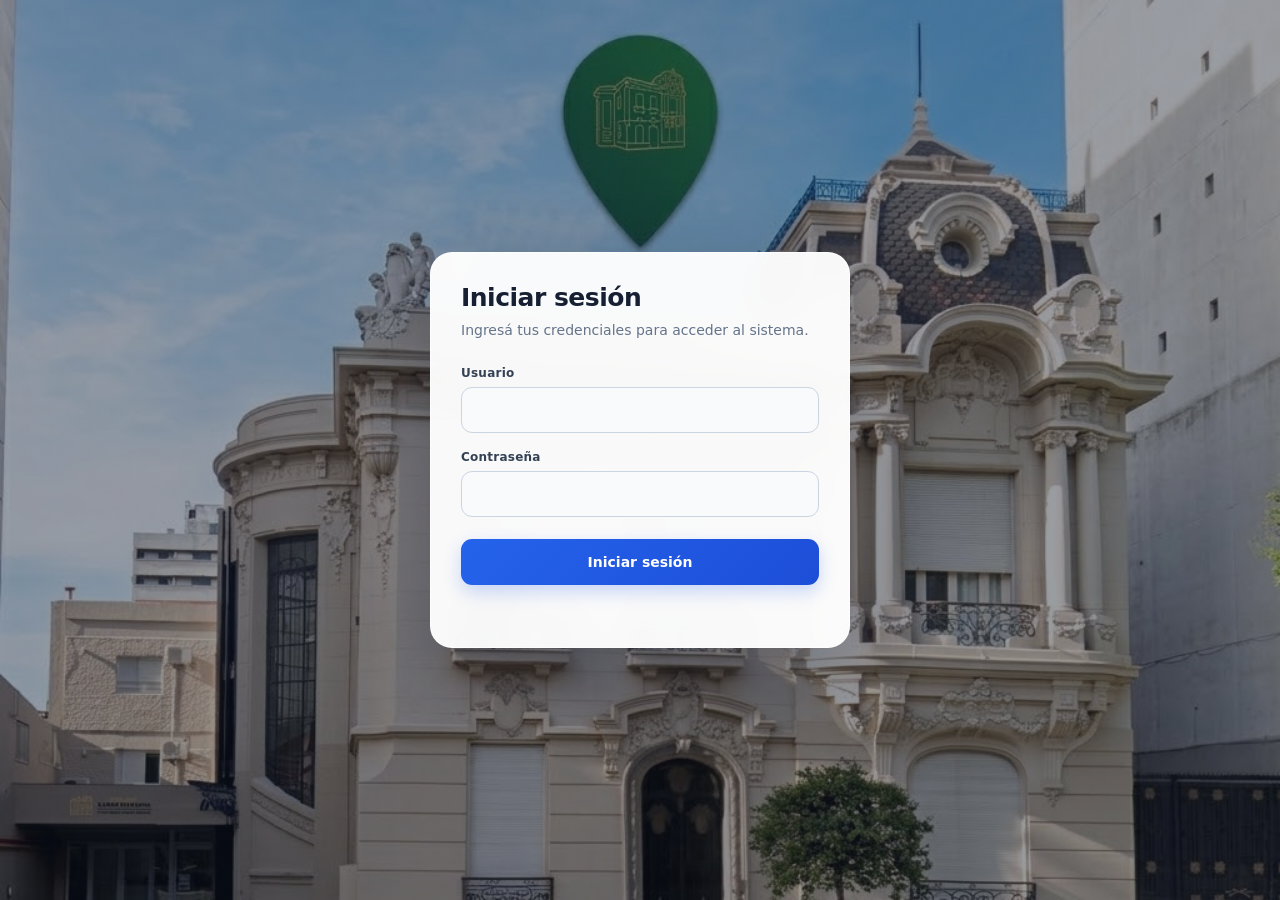
==== index.html @ ba884ca0 "Update index.html" ====
<!DOCTYPE html>
<html lang="es">

<head>

<meta charset="UTF-8">

<meta
  name="viewport"
  content="width=device-width, initial-scale=1.0"
>

<title>Geriátrico | Sistema</title>

<link
  rel="stylesheet"
  href="./css/app.css"
>

</head>

<body>


<!-- =========================================
     BARRA DE NAVEGACIÓN
========================================= -->

<header class="navbar">

<div class="brand">

  <img
    src="./img/logo.jpg"
    alt=""
  >

  <strong>
    INDIGO
  </strong>

</div>


  <nav
    id="navigation"
    class="nav"
  >
<!--
    <button
      class="nav-button"
      data-module="sesion"
    >
      🔐 Sesión
    </button>
-->
    <button
      class="nav-button"
      data-module="ocupacion"
    >
      🛏️ Ocupación
    </button>

    <button
      class="nav-button"
      data-module="pacientes"
    >
      👥 Pacientes
    </button>

    <button
      class="nav-button"
      data-module="enfermeria"
    >
      🩺 Enfermería
    </button>

    <button
      class="nav-button"
      data-module="farmacia"
    >
      💊 Farmacia
    </button>

    <button
      class="nav-button"
      data-module="cocina"
    >
      🍽️ Cocina
    </button>

    <button
      class="nav-button"
      data-module="nutricion"
    >
      🥗 Nutrición
    </button>

    <button
      class="nav-button"
      data-module="profesionales"
    >
      👨‍⚕️ Profesionales
    </button>

    <button
      class="nav-button"
      data-module="rrhh"
    >
      👔 RRHH
    </button>

    <button
      class="nav-button"
      data-module="compras"
    >
      🛒 Compras
    </button>

    <button
      class="nav-button"
      data-module="facturacion"
    >
      🧾 Facturación
    </button>

    <button
      class="nav-button"
      data-module="administracion"
    >
      📊 Administración
    </button>

  </nav>

</header>


<!-- =========================================
     CONTENEDOR SPA
========================================= -->

<main id="app"></main>


<!-- =========================================
     JAVASCRIPT
========================================= -->

<script src="./js/config.js"></script>

<script src="./js/api.js"></script>

<script src="./js/navigation.js"></script>

<script src="./js/app.js"></script>


</body>

</html>
---- css/app.css ----
:root {

  --bg: #f1f5f9;
  --card: #ffffff;

  --text: #172033;
  --muted: #64748b;

  --primary: #2563eb;

  --border: #e2e8f0;

}


/* =========================================
   RESET
========================================= */

* {

  box-sizing: border-box;

}


html {

  min-height: 100%;

}


body {

  margin: 0;

  min-height: 100vh;

  font-family:
    Inter,
    system-ui,
    -apple-system,
    BlinkMacSystemFont,
    "Segoe UI",
    sans-serif;

  background:
    var(--bg);

  color:
    var(--text);

}


/* =========================================
   NAVBAR LATERAL - PC
========================================= */

.navbar {

  position: fixed;

  top: 0;
  left: 0;

  width: 230px;
  height: 100vh;

  z-index: 1000;

  display: flex;

  flex-direction: column;

  align-items: stretch;

  gap: 20px;

  padding: 20px 12px;

  background:
    rgba(255,255,255,.96);

  backdrop-filter:
    blur(14px);

  border-right:
    1px solid var(--border);

  box-shadow:
    4px 0 20px
    rgba(15,23,42,.06);

}


/* =========================================
   MARCA
========================================= */

.brand {

  display: flex;

  align-items: center;

  gap: 9px;

  padding:
    4px 8px 15px;

  font-size: 18px;

  white-space: nowrap;

  border-bottom:
    1px solid var(--border);

}


.brand img {

  width:
    60px;

  height:
    60px;

  object-fit:
    contain;

}


.brand span {

  font-size:
    24px;

}


/* =========================================
   NAVEGACIÓN
========================================= */

.nav {

  display: flex;

  flex-direction: column;

  align-items: stretch;

  gap: 5px;

  overflow-y: auto;

  overflow-x: hidden;

  scrollbar-width: none;

}


.nav::-webkit-scrollbar {

  display: none;

}


/* =========================================
   BOTONES DE NAVEGACIÓN
========================================= */

.nav-button {

  width: 100%;

  border: 0;

  background:
    transparent;

  color:
    #475569;

  padding:
    11px 13px;

  border-radius:
    11px;

  font-size:
    13px;

  font-weight:
    750;

  cursor:
    pointer;

  text-align:
    left;

  white-space:
    nowrap;

  transition:
    background .15s ease,
    color .15s ease,
    transform .15s ease;

}


.nav-button:hover {

  background:
    #f1f5f9;

  color:
    var(--text);

  transform:
    translateX(2px);

}


.nav-button.active {

  background:
    #dbeafe;

  color:
    #1d4ed8;

}


/* =========================================
   APP
========================================= */

#app {

  width:
    calc(100% - 230px);

  min-height:
    100vh;

  margin-left:
    230px;

  padding:
    30px 30px 50px;

  background-image:
    url("../img/fondo2.jpg");

  background-size:
    50% auto;

  background-position:
    center top;

  background-repeat:
    no-repeat;

  background-attachment:
    fixed;

}


/* =========================================
   TABLET
========================================= */

@media(max-width:1100px) and (min-width:851px) {

  .navbar {

    width:
      200px;

  }


  #app {

    width:
      calc(100% - 200px);

    margin-left:
      200px;

  }


  .nav-button {

    font-size:
      12px;

    padding:
      10px 11px;

  }

}


/* =========================================
   CELULAR
========================================= */

@media(max-width:850px) {

  .navbar {

    position:
      sticky;

    top:
      0;

    left:
      auto;

    width:
      100%;

    height:
      auto;

    min-height:
      auto;

    flex-direction:
      column;

    align-items:
      stretch;

    gap:
      5px;

    padding:
      9px 12px 8px;

    border-right:
      0;

    border-bottom:
      1px solid var(--border);

    box-shadow:
      0 4px 20px
      rgba(15,23,42,.06);

  }


  /* =====================================
     MARCA
  ===================================== */

  .brand {

    padding:
      0 4px 5px;

    border-bottom:
      0;

    font-size:
      16px;

  }


  .brand img {

    width:
      26px;

    height:
      26px;

  }


  .brand span {

    font-size:
      21px;

  }


  /* =====================================
     MENÚ HORIZONTAL
  ===================================== */

  .nav {

    width:
      100%;

    flex-direction:
      row;

    align-items:
      center;

    gap:
      5px;

    overflow-x:
      auto;

    overflow-y:
      hidden;

    padding-bottom:
      2px;

  }


  .nav-button {

    width:
      auto;

    flex:
      0 0 auto;

    padding:
      8px 11px;

    font-size:
      12px;

    text-align:
      center;

  }


  /* =====================================
     APP
  ===================================== */

  #app {

    width:
      100%;

    margin-left:
      0;

    min-height:
      calc(100vh - 90px);

    padding:
      20px 10px 40px;

    background-attachment:
      scroll;

    background-size:
      auto 100%;

  }

}


/* =========================================
   CELULARES MUY PEQUEÑOS
========================================= */

@media(max-width:480px) {

  .navbar {

    padding:
      8px 8px 7px;

  }


  .brand {

    font-size:
      15px;

  }


  .nav-button {

    padding:
      7px 9px;

    font-size:
      11px;

  }


  #app {

    padding:
      15px 8px 30px;

  }

}


/* =========================================
   PLACEHOLDERS
========================================= */

.loading,
.module-placeholder {

  min-height:
    400px;

  display:
    flex;

  flex-direction:
    column;

  align-items:
    center;

  justify-content:
    center;

}


.module-placeholder {

  gap:
    12px;

  background:
    rgba(255,255,255,.94);

  border:
    1px solid var(--border);

  border-radius:
    20px;

  box-shadow:
    0 15px 40px
    rgba(15,23,42,.06);

}


.module-placeholder .emoji {

  font-size:
    52px;

}


.module-placeholder h2,
.module-placeholder p {

  margin:
    0;

}


.module-placeholder p {

  color:
    var(--muted);

}


/* =========================================
   MÓDULO SESIÓN
========================================= */

.session-module {

  display:
    flex;

  flex-direction:
    column;

  gap:
    20px;

}


/* =========================================
   CARDS
========================================= */

.session-module .card {

  background:
    rgba(255,255,255,.94);

  border:
    1px solid rgba(226,232,240,.9);

  border-radius:
    20px;

  padding:
    24px;

  box-shadow:
    0 15px 40px
    rgba(15,23,42,.08);

  backdrop-filter:
    blur(8px);

}


/* =========================================
   TÍTULOS
========================================= */

.session-module .card h1 {

  color:
    var(--text);

  font-size:
    26px;

  font-weight:
    800;

  letter-spacing:
    -.02em;

}


.session-module .card h2 {

  margin-top:
    0;

  margin-bottom:
    20px;

  color:
    var(--text);

  font-size:
    20px;

  font-weight:
    800;

}


/* =========================================
   ESTADO
========================================= */

.session-module .status {

  display:
    inline-flex;

  align-items:
    center;

  justify-content:
    center;

  min-height:
    30px;

  padding:
    6px 12px;

  border-radius:
    999px;

  font-size:
    12px;

  font-weight:
    750;

  white-space:
    nowrap;

  border:
    1px solid transparent;

}


.session-module .status.offline {

  background:
    #f8fafc;

  color:
    #64748b;

  border-color:
    #e2e8f0;

}


.session-module .status.online {

  background:
    #dcfce7;

  color:
    #15803d;

  border-color:
    #bbf7d0;

}


/* =========================================
   DATOS DE SESIÓN
========================================= */

.session-module .grid {

  display:
    grid;

  grid-template-columns:
    repeat(2, minmax(0, 1fr));

  gap:
    14px;

}


.session-module .info {

  position:
    relative;

  min-width:
    0;

  padding:
    17px;

  background:
    linear-gradient(
      145deg,
      rgba(248,250,252,.98),
      rgba(241,245,249,.92)
    );

  border:
    1px solid #e2e8f0;

  border-radius:
    15px;

  transition:
    transform .18s ease,
    box-shadow .18s ease,
    border-color .18s ease;

}


.session-module .info:hover {

  transform:
    translateY(-2px);

  border-color:
    #cbd5e1;

  box-shadow:
    0 8px 22px
    rgba(15,23,42,.07);

}


/* =========================================
   LABEL
========================================= */

.session-module .label {

  margin-bottom:
    7px;

  color:
    #64748b;

  font-size:
    11px;

  font-weight:
    800;

  text-transform:
    uppercase;

  letter-spacing:
    .06em;

}


/* =========================================
   VALOR
========================================= */

.session-module .value {

  min-height:
    23px;

  color:
    #172033;

  font-size:
    15px;

  font-weight:
    650;

  overflow:
    hidden;

  text-overflow:
    ellipsis;

  white-space:
    nowrap;

}


.session-module .timer {

  color:
    #2563eb;

  font-weight:
    800;

  font-variant-numeric:
    tabular-nums;

}


/* =========================================
   ACCIONES
========================================= */

.session-module .actions {

  display:
    flex;

  flex-wrap:
    wrap;

  gap:
    10px;

  margin-top:
    22px;

}


.session-module button {

  min-height:
    43px;

  padding:
    10px 17px;

  border:
    1px solid transparent;

  border-radius:
    11px;

  font-family:
    inherit;

  font-size:
    13px;

  font-weight:
    750;

  cursor:
    pointer;

  transition:
    transform .15s ease,
    box-shadow .15s ease,
    background .15s ease,
    border-color .15s ease;

}


.session-module button:hover {

  transform:
    translateY(-1px);

}


.session-module button:active {

  transform:
    translateY(0);

}


/* =========================================
   BOTÓN PRIMARIO
========================================= */

.session-module button.primary {

  background:
    linear-gradient(
      135deg,
      #2563eb,
      #1d4ed8
    );

  color:
    white;

  box-shadow:
    0 5px 14px
    rgba(37,99,235,.22);

}


.session-module button.primary:hover {

  background:
    linear-gradient(
      135deg,
      #1d4ed8,
      #1e40af
    );

  box-shadow:
    0 7px 18px
    rgba(37,99,235,.28);

}


/* =========================================
   BOTÓN SECUNDARIO
========================================= */

.session-module button.secondary {

  background:
    #f8fafc;

  color:
    #334155;

  border-color:
    #cbd5e1;

}


.session-module button.secondary:hover {

  background:
    #f1f5f9;

  border-color:
    #94a3b8;

  box-shadow:
    0 5px 14px
    rgba(15,23,42,.08);

}


/* =========================================
   BOTÓN PELIGRO
========================================= */

.session-module button.danger {

  background:
    #fff1f2;

  color:
    #dc2626;

  border-color:
    #fecdd3;

}


.session-module button.danger:hover {

  background:
    #fee2e2;

  border-color:
    #fca5a5;

  box-shadow:
    0 5px 14px
    rgba(220,38,38,.12);

}


/* =========================================
   REGISTRO
========================================= */

.session-module .log {

  min-height:
    120px;

  max-height:
    300px;

  overflow-y:
    auto;

  padding:
    15px;

  background:
    #0f172a;

  border:
    1px solid #1e293b;

  border-radius:
    13px;

  color:
    #e2e8f0;

  font-family:
    ui-monospace,
    SFMono-Regular,
    Menlo,
    Monaco,
    Consolas,
    monospace;

  font-size:
    12px;

  line-height:
    1.6;

  white-space:
    pre-wrap;

  word-break:
    break-word;

}


/* =========================================
   MODAL LOGIN
========================================= */

.modal {

  position:
    fixed;

  inset:
    0;

  z-index:
    2000;

  display:
    flex;

  align-items:
    center;

  justify-content:
    center;

  padding:
    20px;

  background:
    rgba(15,23,42,.62);

  backdrop-filter:
    blur(6px);

}


/* =========================================
   FONDO DEL MODAL
========================================= */

.modal::before {

  content:
    "";

  position:
    absolute;

  inset:
    0;

  z-index:
    -1;

  background-image:
    linear-gradient(
      rgba(15,23,42,.42),
      rgba(15,23,42,.42)
    ),
    url("../img/fondo2.jpg");

  background-size:
    cover;

  background-position:
    center;

  background-repeat:
    no-repeat;

}


/* =========================================
   OCULTAR MODAL
========================================= */

.modal[hidden] {

  display:
    none;

}


/* =========================================
   LOGIN
========================================= */

.modal .login {

  width:
    min(100%, 420px);

  padding:
    30px;

  background:
    rgba(255,255,255,.96);

  border:
    1px solid rgba(255,255,255,.75);

  border-radius:
    22px;

  box-shadow:
    0 30px 80px
    rgba(15,23,42,.32);

  backdrop-filter:
    blur(15px);

  animation:
    loginAppear .22s ease-out;

}


@keyframes loginAppear {

  from {

    opacity:
      0;

    transform:
      translateY(10px)
      scale(.98);

  }

  to {

    opacity:
      1;

    transform:
      translateY(0)
      scale(1);

  }

}


/* =========================================
   LOGIN - TÍTULO
========================================= */

.modal .login h2 {

  margin:
    0 0 8px;

  color:
    #172033;

  font-size:
    25px;

  font-weight:
    800;

  letter-spacing:
    -.02em;

}


.modal .login p {

  margin:
    0 0 25px;

  color:
    #64748b;

  font-size:
    14px;

  line-height:
    1.5;

}


/* =========================================
   CAMPOS DEL LOGIN
========================================= */

.modal .field {

  display:
    flex;

  flex-direction:
    column;

  gap:
    7px;

  margin-bottom:
    17px;

}


.modal .field label {

  color:
    #334155;

  font-size:
    12px;

  font-weight:
    800;

  letter-spacing:
    .02em;

}


.modal .field input {

  width:
    100%;

  height:
    46px;

  padding:
    10px 13px;

  border:
    1px solid #cbd5e1;

  border-radius:
    11px;

  outline:
    none;

  background:
    #f8fafc;

  color:
    #172033;

  font-family:
    inherit;

  font-size:
    14px;

  transition:
    background .15s ease,
    border-color .15s ease,
    box-shadow .15s ease;

}


.modal .field input:hover {

  border-color:
    #94a3b8;

}


.modal .field input:focus {

  background:
    white;

  border-color:
    #2563eb;

  box-shadow:
    0 0 0 3px
    rgba(37,99,235,.12);

}


/* =========================================
   LOGIN - BOTÓN
========================================= */

.modal .login > .primary {

  width:
    100%;

  min-height:
    46px;

  margin-top:
    5px;

  border:
    0;

  border-radius:
    11px;

  background:
    linear-gradient(
      135deg,
      #2563eb,
      #1d4ed8
    );

  color:
    white;

  font-family:
    inherit;

  font-size:
    14px;

  font-weight:
    800;

  cursor:
    pointer;

  box-shadow:
    0 7px 18px
    rgba(37,99,235,.24);

  transition:
    transform .15s ease,
    box-shadow .15s ease,
    background .15s ease;

}


.modal .login > .primary:hover {

  transform:
    translateY(-1px);

  background:
    linear-gradient(
      135deg,
      #1d4ed8,
      #1e40af
    );

  box-shadow:
    0 10px 24px
    rgba(37,99,235,.30);

}


.modal .login > .primary:active {

  transform:
    translateY(0);

}


/* =========================================
   ERROR
========================================= */

.modal .error {

  min-height:
    20px;

  margin-top:
    12px;

  color:
    #dc2626;

  font-size:
    13px;

  font-weight:
    650;

}


/* =========================================
   SESIÓN - CELULAR
========================================= */

@media(max-width:850px) {

  .session-module {

    gap:
      15px;

  }


  .session-module .card {

    padding:
      18px;

    border-radius:
      16px;

  }


  .session-module .card h1 {

    font-size:
      22px;

  }


  .session-module .grid {

    grid-template-columns:
      1fr;

  }


  .session-module .actions {

    flex-direction:
      column;

  }


  .session-module .actions button {

    width:
      100%;

  }


  .modal {

    padding:
      12px;

  }


  .modal .login {

    width:
      100%;

    padding:
      22px;

    border-radius:
      17px;

  }

}


/* =========================================
   CELULARES MUY PEQUEÑOS
========================================= */

@media(max-width:480px) {

  .session-module .card {

    padding:
      15px;

  }


  .session-module .card h1 {

    font-size:
      20px;

  }


  .session-module .info {

    padding:
      13px;

  }


  .modal .login {

    padding:
      20px;

  }


  .modal .login h2 {

    font-size:
      22px;

  }

}
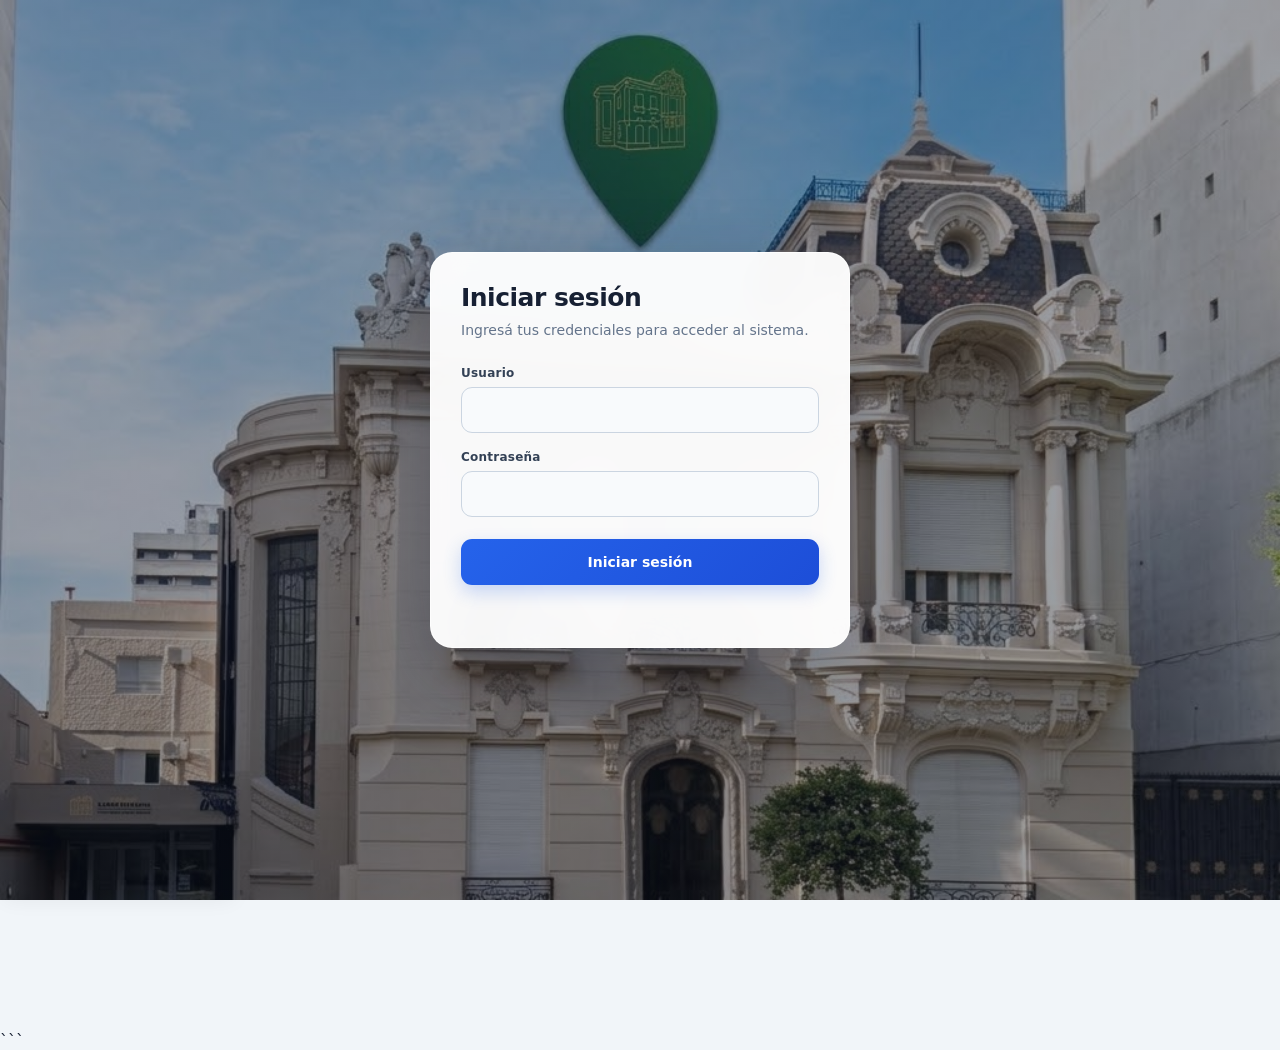
==== commit c0aac418: "Update index.html" ====
--- a/index.html
+++ b/index.html
@@ -1,3 +1,4 @@
+```html
 <!DOCTYPE html>
 <html lang="es">
 
@@ -28,32 +29,25 @@
 
 <header class="navbar">
 
-<div class="brand">
-
-  <img
-    src="./img/logo.jpg"
-    alt=""
-  >
-
-  <strong>
-    INDIGO
-  </strong>
-
-</div>
+  <div class="brand">
+
+    <img
+      src="./img/logo.jpg"
+      alt=""
+    >
+
+    <strong>
+      INDIGO
+    </strong>
+
+  </div>
 
 
   <nav
     id="navigation"
     class="nav"
   >
-<!--
-    <button
-      class="nav-button"
-      data-module="sesion"
-    >
-      🔐 Sesión
-    </button>
--->
+
     <button
       class="nav-button"
       data-module="ocupacion"
@@ -137,10 +131,183 @@
 
 
 <!-- =========================================
-     CONTENEDOR SPA
+     ZONA PRINCIPAL
 ========================================= -->
 
-<main id="app"></main>
+<div class="main-area">
+
+
+  <!-- =======================================
+       BARRA DE SESIÓN
+  ======================================== -->
+
+  <section
+    id="sessionBar"
+    class="session-bar"
+  >
+
+    <div class="session-status">
+
+      <span
+        id="statusDot"
+        class="session-dot offline"
+      ></span>
+
+      <span
+        id="status"
+        class="session-status-text"
+      >
+        Sin sesión
+      </span>
+
+    </div>
+
+
+    <div class="session-data">
+
+      <div class="session-item">
+
+        <span class="session-label">
+          Usuario
+        </span>
+
+        <span
+          id="userInfo"
+          class="session-value"
+        >
+          —
+        </span>
+
+      </div>
+
+
+      <div class="session-divider"></div>
+
+
+      <div class="session-item">
+
+        <span class="session-label">
+          Rol
+        </span>
+
+        <span
+          id="roleInfo"
+          class="session-value"
+        >
+          —
+        </span>
+
+      </div>
+
+
+      <div class="session-divider"></div>
+
+
+      <div class="session-item">
+
+        <span class="session-label">
+          Tiempo
+        </span>
+
+        <span
+          id="timer"
+          class="session-value session-timer"
+        >
+          —
+        </span>
+
+      </div>
+
+    </div>
+
+
+    <button
+      id="logoutButton"
+      class="session-logout"
+      disabled
+    >
+      Cerrar sesión
+    </button>
+
+  </section>
+
+
+  <!-- =======================================
+       CONTENEDOR SPA
+  ======================================== -->
+
+  <main id="app"></main>
+
+
+</div>
+
+
+<!-- =========================================
+     LOGIN MODAL
+========================================= -->
+
+<div
+  id="loginModal"
+  class="modal"
+>
+
+  <div class="login">
+
+    <h2>
+      Iniciar sesión
+    </h2>
+
+    <p>
+      Ingresá tus credenciales para acceder al sistema.
+    </p>
+
+
+    <div class="field">
+
+      <label for="usuario">
+        Usuario
+      </label>
+
+      <input
+        id="usuario"
+        type="text"
+        autocomplete="username"
+      >
+
+    </div>
+
+
+    <div class="field">
+
+      <label for="password">
+        Contraseña
+      </label>
+
+      <input
+        id="password"
+        type="password"
+        autocomplete="current-password"
+      >
+
+    </div>
+
+
+    <button
+      id="loginButton"
+      class="primary"
+    >
+      Iniciar sesión
+    </button>
+
+
+    <div
+      id="loginError"
+      class="error"
+    ></div>
+
+  </div>
+
+</div>
 
 
 <!-- =========================================
@@ -159,3 +326,4 @@
 </body>
 
 </html>
+```
--- a/css/app.css
+++ b/css/app.css
@@ -1639,3 +1639,595 @@
   }
 
 }
+
+
+/* =========================================
+   BARRA SUPERIOR DE SESIÓN
+========================================= */
+
+.session-bar {
+
+  position:
+    relative;
+
+  width:
+    calc(100% - 230px);
+
+  margin-left:
+    230px;
+
+  padding:
+    12px 30px 0;
+
+  z-index:
+    900;
+
+}
+
+
+.session-bar-content {
+
+  min-height:
+    58px;
+
+  display:
+    flex;
+
+  align-items:
+    center;
+
+  justify-content:
+    flex-end;
+
+  gap:
+    18px;
+
+  padding:
+    8px 14px;
+
+  background:
+    rgba(255,255,255,.94);
+
+  border:
+    1px solid rgba(226,232,240,.95);
+
+  border-radius:
+    14px;
+
+  box-shadow:
+    0 8px 25px
+    rgba(15,23,42,.06);
+
+  backdrop-filter:
+    blur(10px);
+
+}
+
+
+/* =========================================
+   DATOS DE SESIÓN
+========================================= */
+
+.session-item {
+
+  display:
+    flex;
+
+  align-items:
+    center;
+
+  gap:
+    9px;
+
+  min-width:
+    0;
+
+}
+
+
+.session-icon {
+
+  width:
+    30px;
+
+  height:
+    30px;
+
+  display:
+    flex;
+
+  align-items:
+    center;
+
+  justify-content:
+    center;
+
+  flex:
+    0 0 auto;
+
+  border-radius:
+    9px;
+
+  background:
+    #f1f5f9;
+
+  font-size:
+    15px;
+
+}
+
+
+.session-data {
+
+  display:
+    flex;
+
+  flex-direction:
+    column;
+
+  min-width:
+    0;
+
+}
+
+
+.session-label {
+
+  color:
+    #64748b;
+
+  font-size:
+    9px;
+
+  font-weight:
+    800;
+
+  text-transform:
+    uppercase;
+
+  letter-spacing:
+    .06em;
+
+}
+
+
+.session-value {
+
+  max-width:
+    180px;
+
+  overflow:
+    hidden;
+
+  text-overflow:
+    ellipsis;
+
+  white-space:
+    nowrap;
+
+  color:
+    #172033;
+
+  font-size:
+    13px;
+
+  font-weight:
+    750;
+
+}
+
+
+.session-value.timer {
+
+  color:
+    #2563eb;
+
+  font-variant-numeric:
+    tabular-nums;
+
+}
+
+
+/* =========================================
+   ESTADO
+========================================= */
+
+.session-bar .status {
+
+  display:
+    inline-flex;
+
+  align-items:
+    center;
+
+  justify-content:
+    center;
+
+  min-height:
+    28px;
+
+  padding:
+    5px 10px;
+
+  border-radius:
+    999px;
+
+  font-size:
+    10px;
+
+  font-weight:
+    800;
+
+  white-space:
+    nowrap;
+
+  border:
+    1px solid transparent;
+
+}
+
+
+.session-bar .status.offline {
+
+  background:
+    #f8fafc;
+
+  color:
+    #64748b;
+
+  border-color:
+    #e2e8f0;
+
+}
+
+
+.session-bar .status.online {
+
+  background:
+    #dcfce7;
+
+  color:
+    #15803d;
+
+  border-color:
+    #bbf7d0;
+
+}
+
+
+/* =========================================
+   CERRAR SESIÓN
+========================================= */
+
+.session-logout {
+
+  min-height:
+    36px;
+
+  padding:
+    8px 13px;
+
+  border:
+    1px solid #fecdd3;
+
+  border-radius:
+    9px;
+
+  background:
+    #fff1f2;
+
+  color:
+    #dc2626;
+
+  font-family:
+    inherit;
+
+  font-size:
+    11px;
+
+  font-weight:
+    800;
+
+  cursor:
+    pointer;
+
+  white-space:
+    nowrap;
+
+  transition:
+    background .15s ease,
+    border-color .15s ease,
+    transform .15s ease;
+
+}
+
+
+.session-logout:hover:not(:disabled) {
+
+  background:
+    #fee2e2;
+
+  border-color:
+    #fca5a5;
+
+  transform:
+    translateY(-1px);
+
+}
+
+
+.session-logout:disabled {
+
+  opacity:
+    .45;
+
+  cursor:
+    not-allowed;
+
+}
+
+
+/* =========================================
+   ERROR DE CARGA
+========================================= */
+
+.session-bar-error {
+
+  min-height:
+    58px;
+
+  display:
+    flex;
+
+  align-items:
+    center;
+
+  justify-content:
+    center;
+
+  padding:
+    10px 15px;
+
+  background:
+    #fff1f2;
+
+  border:
+    1px solid #fecdd3;
+
+  border-radius:
+    14px;
+
+  color:
+    #be123c;
+
+  font-size:
+    12px;
+
+  font-weight:
+    700;
+
+}
+
+
+/* =========================================
+   SESIÓN - TABLET
+========================================= */
+
+@media(max-width:1100px) and (min-width:851px) {
+
+  .session-bar {
+
+    width:
+      calc(100% - 200px);
+
+    margin-left:
+      200px;
+
+    padding:
+      10px 20px 0;
+
+  }
+
+
+  .session-bar-content {
+
+    gap:
+      12px;
+
+  }
+
+
+  .session-value {
+
+    max-width:
+      130px;
+
+  }
+
+}
+
+
+/* =========================================
+   SESIÓN - CELULAR
+========================================= */
+
+@media(max-width:850px) {
+
+  .session-bar {
+
+    width:
+      100%;
+
+    margin-left:
+      0;
+
+    padding:
+      7px 12px 0;
+
+  }
+
+
+  .session-bar-content {
+
+    min-height:
+      52px;
+
+    justify-content:
+      space-between;
+
+    gap:
+      8px;
+
+    padding:
+      7px 9px;
+
+    border-radius:
+      11px;
+
+  }
+
+
+  .session-item {
+
+    gap:
+      6px;
+
+  }
+
+
+  .session-icon {
+
+    width:
+      27px;
+
+    height:
+      27px;
+
+    font-size:
+      13px;
+
+  }
+
+
+  .session-label {
+
+    font-size:
+      8px;
+
+  }
+
+
+  .session-value {
+
+    max-width:
+      115px;
+
+    font-size:
+      11px;
+
+  }
+
+
+  .session-bar .status {
+
+    display:
+      none;
+
+  }
+
+
+  .session-logout {
+
+    min-height:
+      32px;
+
+    padding:
+      7px 10px;
+
+    font-size:
+      10px;
+
+  }
+
+
+  #app {
+
+    min-height:
+      calc(100vh - 150px);
+
+  }
+
+}
+
+
+/* =========================================
+   CELULARES MUY PEQUEÑOS
+========================================= */
+
+@media(max-width:480px) {
+
+  .session-bar {
+
+    padding:
+      6px 8px 0;
+
+  }
+
+
+  .session-bar-content {
+
+    gap:
+      5px;
+
+    padding:
+      6px 7px;
+
+  }
+
+
+  .session-icon {
+
+    display:
+      none;
+
+  }
+
+
+  .session-label {
+
+    font-size:
+      7px;
+
+  }
+
+
+  .session-value {
+
+    max-width:
+      95px;
+
+    font-size:
+      10px;
+
+  }
+
+
+  .session-item.session-time {
+
+    margin-left:
+      auto;
+
+  }
+
+
+  .session-logout {
+
+    padding:
+      6px 8px;
+
+    font-size:
+      9px;
+
+  }
+
+}
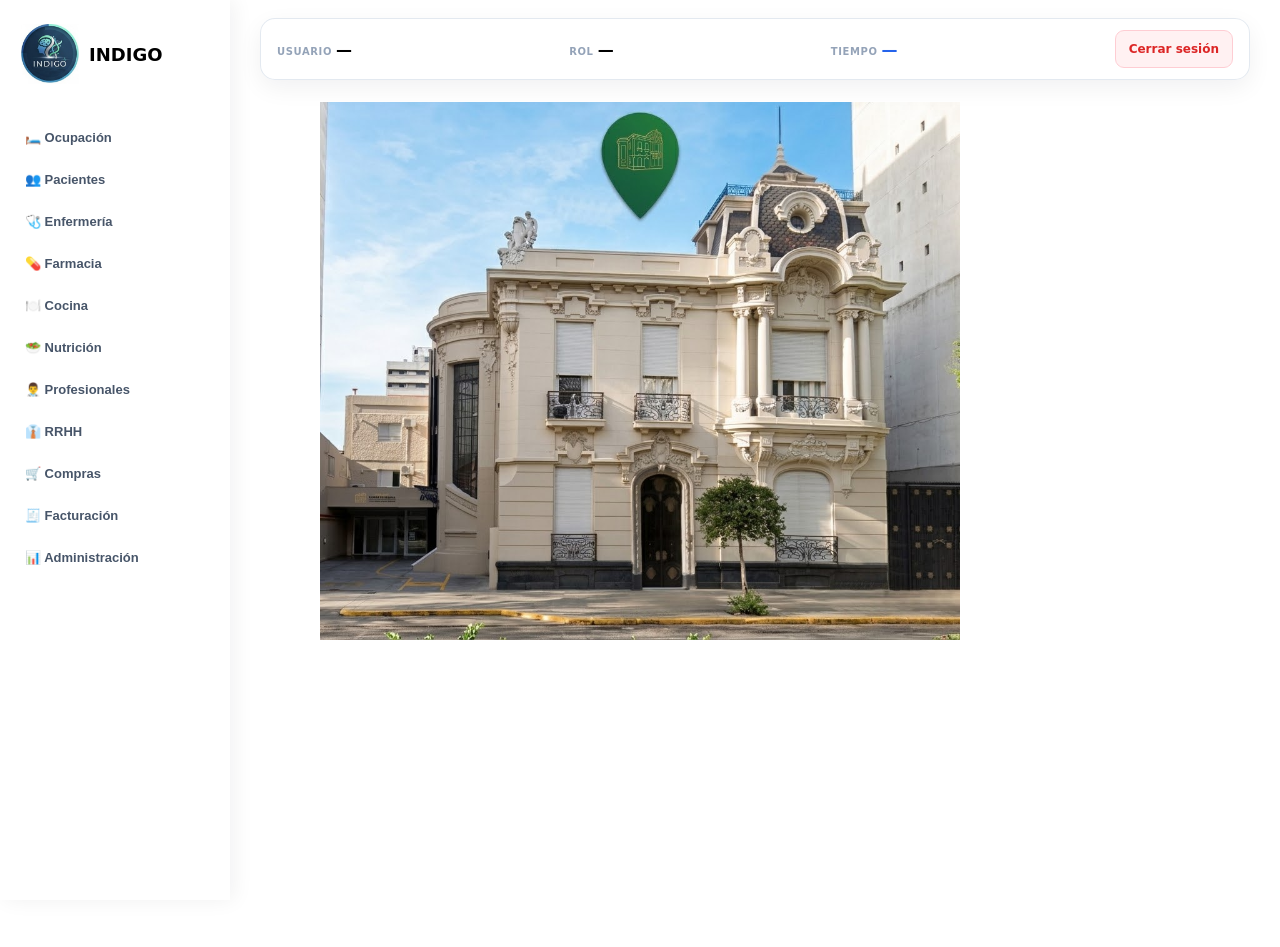
==== commit 32be4b14: "Update index.html" ====
--- a/index.html
+++ b/index.html
@@ -1,4 +1,3 @@
-```html
 <!DOCTYPE html>
 <html lang="es">
 
@@ -141,95 +140,61 @@
        BARRA DE SESIÓN
   ======================================== -->
 
-  <section
+  <div
     id="sessionBar"
     class="session-bar"
   >
 
-    <div class="session-status">
-
-      <span
-        id="statusDot"
-        class="session-dot offline"
-      ></span>
-
-      <span
-        id="status"
-        class="session-status-text"
+    <div class="session-user">
+
+      <span class="session-label">
+        Usuario
+      </span>
+
+      <strong id="sessionUser">
+        —
+      </strong>
+
+    </div>
+
+
+    <div class="session-user">
+
+      <span class="session-label">
+        Rol
+      </span>
+
+      <strong id="sessionRole">
+        —
+      </strong>
+
+    </div>
+
+
+    <div class="session-time">
+
+      <span class="session-label">
+        Tiempo
+      </span>
+
+      <strong
+        id="sessionTimer"
+        class="session-timer"
       >
-        Sin sesión
-      </span>
+        —
+      </strong>
 
     </div>
 
 
-    <div class="session-data">
-
-      <div class="session-item">
-
-        <span class="session-label">
-          Usuario
-        </span>
-
-        <span
-          id="userInfo"
-          class="session-value"
-        >
-          —
-        </span>
-
-      </div>
-
-
-      <div class="session-divider"></div>
-
-
-      <div class="session-item">
-
-        <span class="session-label">
-          Rol
-        </span>
-
-        <span
-          id="roleInfo"
-          class="session-value"
-        >
-          —
-        </span>
-
-      </div>
-
-
-      <div class="session-divider"></div>
-
-
-      <div class="session-item">
-
-        <span class="session-label">
-          Tiempo
-        </span>
-
-        <span
-          id="timer"
-          class="session-value session-timer"
-        >
-          —
-        </span>
-
-      </div>
-
-    </div>
-
-
-    <button
-      id="logoutButton"
+    <button
+      id="sessionLogout"
       class="session-logout"
-      disabled
     >
       Cerrar sesión
     </button>
 
-  </section>
+  </div>
 
 
   <!-- =======================================
@@ -238,75 +203,6 @@
 
   <main id="app"></main>
 
-
-</div>
-
-
-<!-- =========================================
-     LOGIN MODAL
-========================================= -->
-
-<div
-  id="loginModal"
-  class="modal"
->
-
-  <div class="login">
-
-    <h2>
-      Iniciar sesión
-    </h2>
-
-    <p>
-      Ingresá tus credenciales para acceder al sistema.
-    </p>
-
-
-    <div class="field">
-
-      <label for="usuario">
-        Usuario
-      </label>
-
-      <input
-        id="usuario"
-        type="text"
-        autocomplete="username"
-      >
-
-    </div>
-
-
-    <div class="field">
-
-      <label for="password">
-        Contraseña
-      </label>
-
-      <input
-        id="password"
-        type="password"
-        autocomplete="current-password"
-      >
-
-    </div>
-
-
-    <button
-      id="loginButton"
-      class="primary"
-    >
-      Iniciar sesión
-    </button>
-
-
-    <div
-      id="loginError"
-      class="error"
-    ></div>
-
-  </div>
-
 </div>
 
 
@@ -326,4 +222,3 @@
 </body>
 
 </html>
-```
--- a/css/app.css
+++ b/css/app.css
@@ -1,3 +1,4 @@
+```css
 :root {
 
   --bg: #f1f5f9;
@@ -19,23 +20,27 @@
 
 * {
 
-  box-sizing: border-box;
+  box-sizing:
+    border-box;
 
 }
 
 
 html {
 
-  min-height: 100%;
+  min-height:
+    100%;
 
 }
 
 
 body {
 
-  margin: 0;
-
-  min-height: 100vh;
+  margin:
+    0;
+
+  min-height:
+    100vh;
 
   font-family:
     Inter,
@@ -60,25 +65,38 @@
 
 .navbar {
 
-  position: fixed;
-
-  top: 0;
-  left: 0;
-
-  width: 230px;
-  height: 100vh;
-
-  z-index: 1000;
-
-  display: flex;
-
-  flex-direction: column;
-
-  align-items: stretch;
-
-  gap: 20px;
-
-  padding: 20px 12px;
+  position:
+    fixed;
+
+  top:
+    0;
+
+  left:
+    0;
+
+  width:
+    230px;
+
+  height:
+    100vh;
+
+  z-index:
+    1000;
+
+  display:
+    flex;
+
+  flex-direction:
+    column;
+
+  align-items:
+    stretch;
+
+  gap:
+    20px;
+
+  padding:
+    20px 12px;
 
   background:
     rgba(255,255,255,.96);
@@ -102,18 +120,23 @@
 
 .brand {
 
-  display: flex;
-
-  align-items: center;
-
-  gap: 9px;
+  display:
+    flex;
+
+  align-items:
+    center;
+
+  gap:
+    9px;
 
   padding:
     4px 8px 15px;
 
-  font-size: 18px;
-
-  white-space: nowrap;
+  font-size:
+    18px;
+
+  white-space:
+    nowrap;
 
   border-bottom:
     1px solid var(--border);
@@ -149,26 +172,34 @@
 
 .nav {
 
-  display: flex;
-
-  flex-direction: column;
-
-  align-items: stretch;
-
-  gap: 5px;
-
-  overflow-y: auto;
-
-  overflow-x: hidden;
-
-  scrollbar-width: none;
+  display:
+    flex;
+
+  flex-direction:
+    column;
+
+  align-items:
+    stretch;
+
+  gap:
+    5px;
+
+  overflow-y:
+    auto;
+
+  overflow-x:
+    hidden;
+
+  scrollbar-width:
+    none;
 
 }
 
 
 .nav::-webkit-scrollbar {
 
-  display: none;
+  display:
+    none;
 
 }
 
@@ -179,9 +210,11 @@
 
 .nav-button {
 
-  width: 100%;
-
-  border: 0;
+  width:
+    100%;
+
+  border:
+    0;
 
   background:
     transparent;
@@ -244,10 +277,10 @@
 
 
 /* =========================================
-   APP
-========================================= */
-
-#app {
+   ÁREA PRINCIPAL
+========================================= */
+
+.main-area {
 
   width:
     calc(100% - 230px);
@@ -259,7 +292,349 @@
     230px;
 
   padding:
-    30px 30px 50px;
+    18px 30px 50px;
+
+}
+
+
+/* =========================================
+   BARRA SUPERIOR DE SESIÓN
+========================================= */
+
+.session-bar {
+
+  position:
+    sticky;
+
+  top:
+    0;
+
+  z-index:
+    900;
+
+  min-height:
+    62px;
+
+  display:
+    flex;
+
+  align-items:
+    center;
+
+  justify-content:
+    space-between;
+
+  gap:
+    20px;
+
+  margin-bottom:
+    22px;
+
+  padding:
+    10px 16px;
+
+  background:
+    rgba(255,255,255,.94);
+
+  border:
+    1px solid rgba(226,232,240,.95);
+
+  border-radius:
+    15px;
+
+  box-shadow:
+    0 8px 25px
+    rgba(15,23,42,.06);
+
+  backdrop-filter:
+    blur(12px);
+
+}
+
+
+/* =========================================
+   ESTADO DE SESIÓN
+========================================= */
+
+.session-status {
+
+  display:
+    flex;
+
+  align-items:
+    center;
+
+  gap:
+    8px;
+
+  flex:
+    0 0 auto;
+
+}
+
+
+.session-dot {
+
+  width:
+    9px;
+
+  height:
+    9px;
+
+  border-radius:
+    50%;
+
+  flex:
+    0 0 auto;
+
+}
+
+
+.session-dot.offline {
+
+  background:
+    #94a3b8;
+
+  box-shadow:
+    0 0 0 4px
+    rgba(148,163,184,.12);
+
+}
+
+
+.session-dot.online {
+
+  background:
+    #22c55e;
+
+  box-shadow:
+    0 0 0 4px
+    rgba(34,197,94,.12);
+
+}
+
+
+.session-status-text {
+
+  color:
+    #64748b;
+
+  font-size:
+    12px;
+
+  font-weight:
+    750;
+
+  white-space:
+    nowrap;
+
+}
+
+
+/* =========================================
+   DATOS DE SESIÓN
+========================================= */
+
+.session-data {
+
+  display:
+    flex;
+
+  align-items:
+    center;
+
+  justify-content:
+    center;
+
+  gap:
+    18px;
+
+  flex:
+    1;
+
+  min-width:
+    0;
+
+}
+
+
+.session-item {
+
+  display:
+    flex;
+
+  align-items:
+    center;
+
+  gap:
+    7px;
+
+  min-width:
+    0;
+
+}
+
+
+.session-label {
+
+  color:
+    #94a3b8;
+
+  font-size:
+    10px;
+
+  font-weight:
+    800;
+
+  text-transform:
+    uppercase;
+
+  letter-spacing:
+    .06em;
+
+}
+
+
+.session-value {
+
+  max-width:
+    180px;
+
+  overflow:
+    hidden;
+
+  text-overflow:
+    ellipsis;
+
+  white-space:
+    nowrap;
+
+  color:
+    #172033;
+
+  font-size:
+    13px;
+
+  font-weight:
+    750;
+
+}
+
+
+.session-timer {
+
+  color:
+    #2563eb;
+
+  font-variant-numeric:
+    tabular-nums;
+
+  font-weight:
+    850;
+
+}
+
+
+.session-divider {
+
+  width:
+    1px;
+
+  height:
+    24px;
+
+  background:
+    var(--border);
+
+}
+
+
+/* =========================================
+   CERRAR SESIÓN
+========================================= */
+
+.session-logout {
+
+  flex:
+    0 0 auto;
+
+  min-height:
+    38px;
+
+  padding:
+    8px 13px;
+
+  border:
+    1px solid #fecdd3;
+
+  border-radius:
+    9px;
+
+  background:
+    #fff1f2;
+
+  color:
+    #dc2626;
+
+  font-family:
+    inherit;
+
+  font-size:
+    12px;
+
+  font-weight:
+    800;
+
+  cursor:
+    pointer;
+
+  transition:
+    background .15s ease,
+    border-color .15s ease,
+    transform .15s ease;
+
+}
+
+
+.session-logout:hover:not(:disabled) {
+
+  background:
+    #fee2e2;
+
+  border-color:
+    #fca5a5;
+
+  transform:
+    translateY(-1px);
+
+}
+
+
+.session-logout:disabled {
+
+  opacity:
+    .45;
+
+  cursor:
+    not-allowed;
+
+}
+
+
+/* =========================================
+   APP
+========================================= */
+
+#app {
+
+  width:
+    100%;
+
+  min-height:
+    calc(100vh - 105px);
+
+  padding:
+    0;
 
   background-image:
     url("../img/fondo2.jpg");
@@ -275,254 +650,6 @@
 
   background-attachment:
     fixed;
-
-}
-
-
-/* =========================================
-   TABLET
-========================================= */
-
-@media(max-width:1100px) and (min-width:851px) {
-
-  .navbar {
-
-    width:
-      200px;
-
-  }
-
-
-  #app {
-
-    width:
-      calc(100% - 200px);
-
-    margin-left:
-      200px;
-
-  }
-
-
-  .nav-button {
-
-    font-size:
-      12px;
-
-    padding:
-      10px 11px;
-
-  }
-
-}
-
-
-/* =========================================
-   CELULAR
-========================================= */
-
-@media(max-width:850px) {
-
-  .navbar {
-
-    position:
-      sticky;
-
-    top:
-      0;
-
-    left:
-      auto;
-
-    width:
-      100%;
-
-    height:
-      auto;
-
-    min-height:
-      auto;
-
-    flex-direction:
-      column;
-
-    align-items:
-      stretch;
-
-    gap:
-      5px;
-
-    padding:
-      9px 12px 8px;
-
-    border-right:
-      0;
-
-    border-bottom:
-      1px solid var(--border);
-
-    box-shadow:
-      0 4px 20px
-      rgba(15,23,42,.06);
-
-  }
-
-
-  /* =====================================
-     MARCA
-  ===================================== */
-
-  .brand {
-
-    padding:
-      0 4px 5px;
-
-    border-bottom:
-      0;
-
-    font-size:
-      16px;
-
-  }
-
-
-  .brand img {
-
-    width:
-      26px;
-
-    height:
-      26px;
-
-  }
-
-
-  .brand span {
-
-    font-size:
-      21px;
-
-  }
-
-
-  /* =====================================
-     MENÚ HORIZONTAL
-  ===================================== */
-
-  .nav {
-
-    width:
-      100%;
-
-    flex-direction:
-      row;
-
-    align-items:
-      center;
-
-    gap:
-      5px;
-
-    overflow-x:
-      auto;
-
-    overflow-y:
-      hidden;
-
-    padding-bottom:
-      2px;
-
-  }
-
-
-  .nav-button {
-
-    width:
-      auto;
-
-    flex:
-      0 0 auto;
-
-    padding:
-      8px 11px;
-
-    font-size:
-      12px;
-
-    text-align:
-      center;
-
-  }
-
-
-  /* =====================================
-     APP
-  ===================================== */
-
-  #app {
-
-    width:
-      100%;
-
-    margin-left:
-      0;
-
-    min-height:
-      calc(100vh - 90px);
-
-    padding:
-      20px 10px 40px;
-
-    background-attachment:
-      scroll;
-
-    background-size:
-      auto 100%;
-
-  }
-
-}
-
-
-/* =========================================
-   CELULARES MUY PEQUEÑOS
-========================================= */
-
-@media(max-width:480px) {
-
-  .navbar {
-
-    padding:
-      8px 8px 7px;
-
-  }
-
-
-  .brand {
-
-    font-size:
-      15px;
-
-  }
-
-
-  .nav-button {
-
-    padding:
-      7px 9px;
-
-    font-size:
-      11px;
-
-  }
-
-
-  #app {
-
-    padding:
-      15px 8px 30px;
-
-  }
 
 }
 
@@ -599,549 +726,29 @@
 
 
 /* =========================================
-   MÓDULO SESIÓN
-========================================= */
-
-.session-module {
+   MODAL LOGIN
+========================================= */
+
+.modal {
+
+  position:
+    fixed;
+
+  inset:
+    0;
+
+  z-index:
+    2000;
 
   display:
     flex;
 
-  flex-direction:
-    column;
-
-  gap:
-    20px;
-
-}
-
-
-/* =========================================
-   CARDS
-========================================= */
-
-.session-module .card {
-
-  background:
-    rgba(255,255,255,.94);
-
-  border:
-    1px solid rgba(226,232,240,.9);
-
-  border-radius:
-    20px;
-
-  padding:
-    24px;
-
-  box-shadow:
-    0 15px 40px
-    rgba(15,23,42,.08);
-
-  backdrop-filter:
-    blur(8px);
-
-}
-
-
-/* =========================================
-   TÍTULOS
-========================================= */
-
-.session-module .card h1 {
-
-  color:
-    var(--text);
-
-  font-size:
-    26px;
-
-  font-weight:
-    800;
-
-  letter-spacing:
-    -.02em;
-
-}
-
-
-.session-module .card h2 {
-
-  margin-top:
-    0;
-
-  margin-bottom:
-    20px;
-
-  color:
-    var(--text);
-
-  font-size:
-    20px;
-
-  font-weight:
-    800;
-
-}
-
-
-/* =========================================
-   ESTADO
-========================================= */
-
-.session-module .status {
-
-  display:
-    inline-flex;
-
   align-items:
     center;
 
   justify-content:
     center;
 
-  min-height:
-    30px;
-
-  padding:
-    6px 12px;
-
-  border-radius:
-    999px;
-
-  font-size:
-    12px;
-
-  font-weight:
-    750;
-
-  white-space:
-    nowrap;
-
-  border:
-    1px solid transparent;
-
-}
-
-
-.session-module .status.offline {
-
-  background:
-    #f8fafc;
-
-  color:
-    #64748b;
-
-  border-color:
-    #e2e8f0;
-
-}
-
-
-.session-module .status.online {
-
-  background:
-    #dcfce7;
-
-  color:
-    #15803d;
-
-  border-color:
-    #bbf7d0;
-
-}
-
-
-/* =========================================
-   DATOS DE SESIÓN
-========================================= */
-
-.session-module .grid {
-
-  display:
-    grid;
-
-  grid-template-columns:
-    repeat(2, minmax(0, 1fr));
-
-  gap:
-    14px;
-
-}
-
-
-.session-module .info {
-
-  position:
-    relative;
-
-  min-width:
-    0;
-
-  padding:
-    17px;
-
-  background:
-    linear-gradient(
-      145deg,
-      rgba(248,250,252,.98),
-      rgba(241,245,249,.92)
-    );
-
-  border:
-    1px solid #e2e8f0;
-
-  border-radius:
-    15px;
-
-  transition:
-    transform .18s ease,
-    box-shadow .18s ease,
-    border-color .18s ease;
-
-}
-
-
-.session-module .info:hover {
-
-  transform:
-    translateY(-2px);
-
-  border-color:
-    #cbd5e1;
-
-  box-shadow:
-    0 8px 22px
-    rgba(15,23,42,.07);
-
-}
-
-
-/* =========================================
-   LABEL
-========================================= */
-
-.session-module .label {
-
-  margin-bottom:
-    7px;
-
-  color:
-    #64748b;
-
-  font-size:
-    11px;
-
-  font-weight:
-    800;
-
-  text-transform:
-    uppercase;
-
-  letter-spacing:
-    .06em;
-
-}
-
-
-/* =========================================
-   VALOR
-========================================= */
-
-.session-module .value {
-
-  min-height:
-    23px;
-
-  color:
-    #172033;
-
-  font-size:
-    15px;
-
-  font-weight:
-    650;
-
-  overflow:
-    hidden;
-
-  text-overflow:
-    ellipsis;
-
-  white-space:
-    nowrap;
-
-}
-
-
-.session-module .timer {
-
-  color:
-    #2563eb;
-
-  font-weight:
-    800;
-
-  font-variant-numeric:
-    tabular-nums;
-
-}
-
-
-/* =========================================
-   ACCIONES
-========================================= */
-
-.session-module .actions {
-
-  display:
-    flex;
-
-  flex-wrap:
-    wrap;
-
-  gap:
-    10px;
-
-  margin-top:
-    22px;
-
-}
-
-
-.session-module button {
-
-  min-height:
-    43px;
-
-  padding:
-    10px 17px;
-
-  border:
-    1px solid transparent;
-
-  border-radius:
-    11px;
-
-  font-family:
-    inherit;
-
-  font-size:
-    13px;
-
-  font-weight:
-    750;
-
-  cursor:
-    pointer;
-
-  transition:
-    transform .15s ease,
-    box-shadow .15s ease,
-    background .15s ease,
-    border-color .15s ease;
-
-}
-
-
-.session-module button:hover {
-
-  transform:
-    translateY(-1px);
-
-}
-
-
-.session-module button:active {
-
-  transform:
-    translateY(0);
-
-}
-
-
-/* =========================================
-   BOTÓN PRIMARIO
-========================================= */
-
-.session-module button.primary {
-
-  background:
-    linear-gradient(
-      135deg,
-      #2563eb,
-      #1d4ed8
-    );
-
-  color:
-    white;
-
-  box-shadow:
-    0 5px 14px
-    rgba(37,99,235,.22);
-
-}
-
-
-.session-module button.primary:hover {
-
-  background:
-    linear-gradient(
-      135deg,
-      #1d4ed8,
-      #1e40af
-    );
-
-  box-shadow:
-    0 7px 18px
-    rgba(37,99,235,.28);
-
-}
-
-
-/* =========================================
-   BOTÓN SECUNDARIO
-========================================= */
-
-.session-module button.secondary {
-
-  background:
-    #f8fafc;
-
-  color:
-    #334155;
-
-  border-color:
-    #cbd5e1;
-
-}
-
-
-.session-module button.secondary:hover {
-
-  background:
-    #f1f5f9;
-
-  border-color:
-    #94a3b8;
-
-  box-shadow:
-    0 5px 14px
-    rgba(15,23,42,.08);
-
-}
-
-
-/* =========================================
-   BOTÓN PELIGRO
-========================================= */
-
-.session-module button.danger {
-
-  background:
-    #fff1f2;
-
-  color:
-    #dc2626;
-
-  border-color:
-    #fecdd3;
-
-}
-
-
-.session-module button.danger:hover {
-
-  background:
-    #fee2e2;
-
-  border-color:
-    #fca5a5;
-
-  box-shadow:
-    0 5px 14px
-    rgba(220,38,38,.12);
-
-}
-
-
-/* =========================================
-   REGISTRO
-========================================= */
-
-.session-module .log {
-
-  min-height:
-    120px;
-
-  max-height:
-    300px;
-
-  overflow-y:
-    auto;
-
-  padding:
-    15px;
-
-  background:
-    #0f172a;
-
-  border:
-    1px solid #1e293b;
-
-  border-radius:
-    13px;
-
-  color:
-    #e2e8f0;
-
-  font-family:
-    ui-monospace,
-    SFMono-Regular,
-    Menlo,
-    Monaco,
-    Consolas,
-    monospace;
-
-  font-size:
-    12px;
-
-  line-height:
-    1.6;
-
-  white-space:
-    pre-wrap;
-
-  word-break:
-    break-word;
-
-}
-
-
-/* =========================================
-   MODAL LOGIN
-========================================= */
-
-.modal {
-
-  position:
-    fixed;
-
-  inset:
-    0;
-
-  z-index:
-    2000;
-
-  display:
-    flex;
-
-  align-items:
-    center;
-
-  justify-content:
-    center;
-
   padding:
     20px;
 
@@ -1153,10 +760,6 @@
 
 }
 
-
-/* =========================================
-   FONDO DEL MODAL
-========================================= */
 
 .modal::before {
 
@@ -1191,10 +794,6 @@
 }
 
 
-/* =========================================
-   OCULTAR MODAL
-========================================= */
-
 .modal[hidden] {
 
   display:
@@ -1202,10 +801,6 @@
 
 }
 
-
-/* =========================================
-   LOGIN
-========================================= */
 
 .modal .login {
 
@@ -1306,7 +901,7 @@
 
 
 /* =========================================
-   CAMPOS DEL LOGIN
+   CAMPOS LOGIN
 ========================================= */
 
 .modal .field {
@@ -1513,721 +1108,452 @@
 
 
 /* =========================================
-   SESIÓN - CELULAR
+   TABLET
+========================================= */
+
+@media(max-width:1100px) and (min-width:851px) {
+
+  .navbar {
+
+    width:
+      200px;
+
+  }
+
+
+  .main-area {
+
+    width:
+      calc(100% - 200px);
+
+    margin-left:
+      200px;
+
+    padding-left:
+      20px;
+
+    padding-right:
+      20px;
+
+  }
+
+
+  .session-bar {
+
+    gap:
+      12px;
+
+  }
+
+
+  .session-data {
+
+    gap:
+      10px;
+
+  }
+
+
+  .session-label {
+
+    display:
+      none;
+
+  }
+
+
+  .session-value {
+
+    max-width:
+      130px;
+
+  }
+
+
+}
+
+
+/* =========================================
+   CELULAR
 ========================================= */
 
 @media(max-width:850px) {
 
-  .session-module {
+  .navbar {
+
+    position:
+      sticky;
+
+    top:
+      0;
+
+    left:
+      auto;
+
+    width:
+      100%;
+
+    height:
+      auto;
+
+    min-height:
+      auto;
+
+    flex-direction:
+      column;
+
+    align-items:
+      stretch;
 
     gap:
+      5px;
+
+    padding:
+      9px 12px 8px;
+
+    border-right:
+      0;
+
+    border-bottom:
+      1px solid var(--border);
+
+    box-shadow:
+      0 4px 20px
+      rgba(15,23,42,.06);
+
+  }
+
+
+  .brand {
+
+    padding:
+      0 4px 5px;
+
+    border-bottom:
+      0;
+
+    font-size:
+      16px;
+
+  }
+
+
+  .brand img {
+
+    width:
+      26px;
+
+    height:
+      26px;
+
+  }
+
+
+  .brand span {
+
+    font-size:
+      21px;
+
+  }
+
+
+  .nav {
+
+    width:
+      100%;
+
+    flex-direction:
+      row;
+
+    align-items:
+      center;
+
+    gap:
+      5px;
+
+    overflow-x:
+      auto;
+
+    overflow-y:
+      hidden;
+
+    padding-bottom:
+      2px;
+
+  }
+
+
+  .nav-button {
+
+    width:
+      auto;
+
+    flex:
+      0 0 auto;
+
+    padding:
+      8px 11px;
+
+    font-size:
+      12px;
+
+    text-align:
+      center;
+
+  }
+
+
+  .main-area {
+
+    width:
+      100%;
+
+    margin-left:
+      0;
+
+    min-height:
+      calc(100vh - 90px);
+
+    padding:
+      10px 10px 40px;
+
+  }
+
+
+  .session-bar {
+
+    position:
+      sticky;
+
+    top:
+      0;
+
+    flex-wrap:
+      wrap;
+
+    gap:
+      10px;
+
+    margin-bottom:
       15px;
 
-  }
-
-
-  .session-module .card {
-
     padding:
-      18px;
+      10px 12px;
 
     border-radius:
-      16px;
-
-  }
-
-
-  .session-module .card h1 {
+      13px;
+
+  }
+
+
+  .session-status {
+
+    order:
+      1;
+
+  }
+
+
+  .session-data {
+
+    order:
+      2;
+
+    justify-content:
+      flex-start;
+
+    gap:
+      10px;
+
+    flex:
+      1 1 auto;
+
+  }
+
+
+  .session-divider {
+
+    height:
+      20px;
+
+  }
+
+
+  .session-label {
+
+    display:
+      none;
+
+  }
+
+
+  .session-value {
+
+    max-width:
+      110px;
+
+    font-size:
+      12px;
+
+  }
+
+
+  .session-logout {
+
+    order:
+      3;
+
+    min-height:
+      35px;
+
+    padding:
+      7px 10px;
+
+  }
+
+
+  #app {
+
+    min-height:
+      calc(100vh - 140px);
+
+    background-attachment:
+      scroll;
+
+    background-size:
+      auto 100%;
+
+  }
+
+
+  .modal {
+
+    padding:
+      12px;
+
+  }
+
+
+  .modal .login {
+
+    width:
+      100%;
+
+    padding:
+      22px;
+
+    border-radius:
+      17px;
+
+  }
+
+}
+
+
+/* =========================================
+   CELULARES MUY PEQUEÑOS
+========================================= */
+
+@media(max-width:480px) {
+
+  .navbar {
+
+    padding:
+      8px 8px 7px;
+
+  }
+
+
+  .brand {
+
+    font-size:
+      15px;
+
+  }
+
+
+  .nav-button {
+
+    padding:
+      7px 9px;
+
+    font-size:
+      11px;
+
+  }
+
+
+  .main-area {
+
+    padding:
+      8px 8px 30px;
+
+  }
+
+
+  .session-bar {
+
+    gap:
+      8px;
+
+    padding:
+      9px;
+
+  }
+
+
+  .session-status-text {
+
+    display:
+      none;
+
+  }
+
+
+  .session-data {
+
+    gap:
+      8px;
+
+  }
+
+
+  .session-value {
+
+    max-width:
+      90px;
+
+    font-size:
+      11px;
+
+  }
+
+
+  .session-logout {
+
+    font-size:
+      11px;
+
+    padding:
+      6px 8px;
+
+  }
+
+
+  .modal .login {
+
+    padding:
+      20px;
+
+  }
+
+
+  .modal .login h2 {
 
     font-size:
       22px;
 
   }
 
-
-  .session-module .grid {
-
-    grid-template-columns:
-      1fr;
-
-  }
-
-
-  .session-module .actions {
-
-    flex-direction:
-      column;
-
-  }
-
-
-  .session-module .actions button {
-
-    width:
-      100%;
-
-  }
-
-
-  .modal {
-
-    padding:
-      12px;
-
-  }
-
-
-  .modal .login {
-
-    width:
-      100%;
-
-    padding:
-      22px;
-
-    border-radius:
-      17px;
-
-  }
-
-}
-
-
-/* =========================================
-   CELULARES MUY PEQUEÑOS
-========================================= */
-
-@media(max-width:480px) {
-
-  .session-module .card {
-
-    padding:
-      15px;
-
-  }
-
-
-  .session-module .card h1 {
-
-    font-size:
-      20px;
-
-  }
-
-
-  .session-module .info {
-
-    padding:
-      13px;
-
-  }
-
-
-  .modal .login {
-
-    padding:
-      20px;
-
-  }
-
-
-  .modal .login h2 {
-
-    font-size:
-      22px;
-
-  }
-
-}
-
-
-/* =========================================
-   BARRA SUPERIOR DE SESIÓN
-========================================= */
-
-.session-bar {
-
-  position:
-    relative;
-
-  width:
-    calc(100% - 230px);
-
-  margin-left:
-    230px;
-
-  padding:
-    12px 30px 0;
-
-  z-index:
-    900;
-
-}
-
-
-.session-bar-content {
-
-  min-height:
-    58px;
-
-  display:
-    flex;
-
-  align-items:
-    center;
-
-  justify-content:
-    flex-end;
-
-  gap:
-    18px;
-
-  padding:
-    8px 14px;
-
-  background:
-    rgba(255,255,255,.94);
-
-  border:
-    1px solid rgba(226,232,240,.95);
-
-  border-radius:
-    14px;
-
-  box-shadow:
-    0 8px 25px
-    rgba(15,23,42,.06);
-
-  backdrop-filter:
-    blur(10px);
-
-}
-
-
-/* =========================================
-   DATOS DE SESIÓN
-========================================= */
-
-.session-item {
-
-  display:
-    flex;
-
-  align-items:
-    center;
-
-  gap:
-    9px;
-
-  min-width:
-    0;
-
-}
-
-
-.session-icon {
-
-  width:
-    30px;
-
-  height:
-    30px;
-
-  display:
-    flex;
-
-  align-items:
-    center;
-
-  justify-content:
-    center;
-
-  flex:
-    0 0 auto;
-
-  border-radius:
-    9px;
-
-  background:
-    #f1f5f9;
-
-  font-size:
-    15px;
-
-}
-
-
-.session-data {
-
-  display:
-    flex;
-
-  flex-direction:
-    column;
-
-  min-width:
-    0;
-
-}
-
-
-.session-label {
-
-  color:
-    #64748b;
-
-  font-size:
-    9px;
-
-  font-weight:
-    800;
-
-  text-transform:
-    uppercase;
-
-  letter-spacing:
-    .06em;
-
-}
-
-
-.session-value {
-
-  max-width:
-    180px;
-
-  overflow:
-    hidden;
-
-  text-overflow:
-    ellipsis;
-
-  white-space:
-    nowrap;
-
-  color:
-    #172033;
-
-  font-size:
-    13px;
-
-  font-weight:
-    750;
-
-}
-
-
-.session-value.timer {
-
-  color:
-    #2563eb;
-
-  font-variant-numeric:
-    tabular-nums;
-
-}
-
-
-/* =========================================
-   ESTADO
-========================================= */
-
-.session-bar .status {
-
-  display:
-    inline-flex;
-
-  align-items:
-    center;
-
-  justify-content:
-    center;
-
-  min-height:
-    28px;
-
-  padding:
-    5px 10px;
-
-  border-radius:
-    999px;
-
-  font-size:
-    10px;
-
-  font-weight:
-    800;
-
-  white-space:
-    nowrap;
-
-  border:
-    1px solid transparent;
-
-}
-
-
-.session-bar .status.offline {
-
-  background:
-    #f8fafc;
-
-  color:
-    #64748b;
-
-  border-color:
-    #e2e8f0;
-
-}
-
-
-.session-bar .status.online {
-
-  background:
-    #dcfce7;
-
-  color:
-    #15803d;
-
-  border-color:
-    #bbf7d0;
-
-}
-
-
-/* =========================================
-   CERRAR SESIÓN
-========================================= */
-
-.session-logout {
-
-  min-height:
-    36px;
-
-  padding:
-    8px 13px;
-
-  border:
-    1px solid #fecdd3;
-
-  border-radius:
-    9px;
-
-  background:
-    #fff1f2;
-
-  color:
-    #dc2626;
-
-  font-family:
-    inherit;
-
-  font-size:
-    11px;
-
-  font-weight:
-    800;
-
-  cursor:
-    pointer;
-
-  white-space:
-    nowrap;
-
-  transition:
-    background .15s ease,
-    border-color .15s ease,
-    transform .15s ease;
-
-}
-
-
-.session-logout:hover:not(:disabled) {
-
-  background:
-    #fee2e2;
-
-  border-color:
-    #fca5a5;
-
-  transform:
-    translateY(-1px);
-
-}
-
-
-.session-logout:disabled {
-
-  opacity:
-    .45;
-
-  cursor:
-    not-allowed;
-
-}
-
-
-/* =========================================
-   ERROR DE CARGA
-========================================= */
-
-.session-bar-error {
-
-  min-height:
-    58px;
-
-  display:
-    flex;
-
-  align-items:
-    center;
-
-  justify-content:
-    center;
-
-  padding:
-    10px 15px;
-
-  background:
-    #fff1f2;
-
-  border:
-    1px solid #fecdd3;
-
-  border-radius:
-    14px;
-
-  color:
-    #be123c;
-
-  font-size:
-    12px;
-
-  font-weight:
-    700;
-
-}
-
-
-/* =========================================
-   SESIÓN - TABLET
-========================================= */
-
-@media(max-width:1100px) and (min-width:851px) {
-
-  .session-bar {
-
-    width:
-      calc(100% - 200px);
-
-    margin-left:
-      200px;
-
-    padding:
-      10px 20px 0;
-
-  }
-
-
-  .session-bar-content {
-
-    gap:
-      12px;
-
-  }
-
-
-  .session-value {
-
-    max-width:
-      130px;
-
-  }
-
-}
-
-
-/* =========================================
-   SESIÓN - CELULAR
-========================================= */
-
-@media(max-width:850px) {
-
-  .session-bar {
-
-    width:
-      100%;
-
-    margin-left:
-      0;
-
-    padding:
-      7px 12px 0;
-
-  }
-
-
-  .session-bar-content {
-
-    min-height:
-      52px;
-
-    justify-content:
-      space-between;
-
-    gap:
-      8px;
-
-    padding:
-      7px 9px;
-
-    border-radius:
-      11px;
-
-  }
-
-
-  .session-item {
-
-    gap:
-      6px;
-
-  }
-
-
-  .session-icon {
-
-    width:
-      27px;
-
-    height:
-      27px;
-
-    font-size:
-      13px;
-
-  }
-
-
-  .session-label {
-
-    font-size:
-      8px;
-
-  }
-
-
-  .session-value {
-
-    max-width:
-      115px;
-
-    font-size:
-      11px;
-
-  }
-
-
-  .session-bar .status {
-
-    display:
-      none;
-
-  }
-
-
-  .session-logout {
-
-    min-height:
-      32px;
-
-    padding:
-      7px 10px;
-
-    font-size:
-      10px;
-
-  }
-
-
-  #app {
-
-    min-height:
-      calc(100vh - 150px);
-
-  }
-
-}
-
-
-/* =========================================
-   CELULARES MUY PEQUEÑOS
-========================================= */
-
-@media(max-width:480px) {
-
-  .session-bar {
-
-    padding:
-      6px 8px 0;
-
-  }
-
-
-  .session-bar-content {
-
-    gap:
-      5px;
-
-    padding:
-      6px 7px;
-
-  }
-
-
-  .session-icon {
-
-    display:
-      none;
-
-  }
-
-
-  .session-label {
-
-    font-size:
-      7px;
-
-  }
-
-
-  .session-value {
-
-    max-width:
-      95px;
-
-    font-size:
-      10px;
-
-  }
-
-
-  .session-item.session-time {
-
-    margin-left:
-      auto;
-
-  }
-
-
-  .session-logout {
-
-    padding:
-      6px 8px;
-
-    font-size:
-      9px;
-
-  }
-
-}
+}
+```
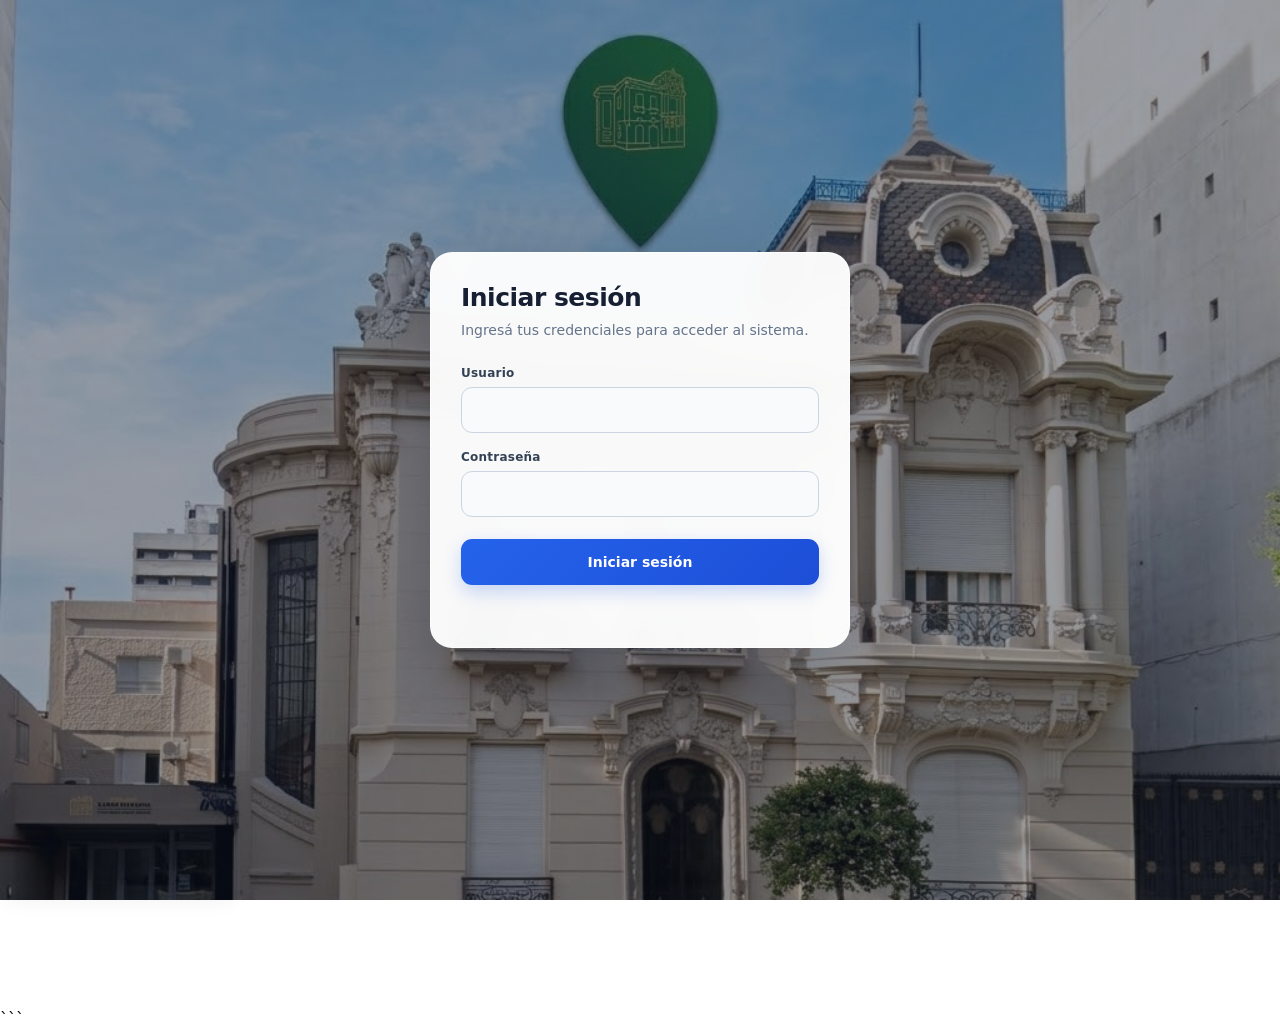
==== commit 6cb9e731: "Actualiza proyecto completo" ====
--- a/index.html
+++ b/index.html
@@ -1,3 +1,4 @@
+```html
 <!DOCTYPE html>
 <html lang="es">
 
@@ -42,89 +43,15 @@
   </div>
 
 
+  <!--
+    La navegación se construye dinámicamente
+    desde app.js según los permisos del usuario.
+  -->
+
   <nav
     id="navigation"
     class="nav"
-  >
-
-    <button
-      class="nav-button"
-      data-module="ocupacion"
-    >
-      🛏️ Ocupación
-    </button>
-
-    <button
-      class="nav-button"
-      data-module="pacientes"
-    >
-      👥 Pacientes
-    </button>
-
-    <button
-      class="nav-button"
-      data-module="enfermeria"
-    >
-      🩺 Enfermería
-    </button>
-
-    <button
-      class="nav-button"
-      data-module="farmacia"
-    >
-      💊 Farmacia
-    </button>
-
-    <button
-      class="nav-button"
-      data-module="cocina"
-    >
-      🍽️ Cocina
-    </button>
-
-    <button
-      class="nav-button"
-      data-module="nutricion"
-    >
-      🥗 Nutrición
-    </button>
-
-    <button
-      class="nav-button"
-      data-module="profesionales"
-    >
-      👨‍⚕️ Profesionales
-    </button>
-
-    <button
-      class="nav-button"
-      data-module="rrhh"
-    >
-      👔 RRHH
-    </button>
-
-    <button
-      class="nav-button"
-      data-module="compras"
-    >
-      🛒 Compras
-    </button>
-
-    <button
-      class="nav-button"
-      data-module="facturacion"
-    >
-      🧾 Facturación
-    </button>
-
-    <button
-      class="nav-button"
-      data-module="administracion"
-    >
-      📊 Administración
-    </button>
-
-  </nav>
+  ></nav>
 
 </header>
 
@@ -222,3 +149,4 @@
 </body>
 
 </html>
+```
--- a/css/app.css
+++ b/css/app.css
@@ -1557,3 +1557,502 @@
 
 }
 ```
+
+
+
+/* =========================================
+   ÁREA PRINCIPAL
+========================================= */
+
+.main-area {
+
+  width:
+    calc(100% - 230px);
+
+  min-height:
+    100vh;
+
+  margin-left:
+    230px;
+
+}
+
+
+/* =========================================
+   BARRA SUPERIOR DE SESIÓN
+========================================= */
+
+.session-bar {
+
+  position:
+    sticky;
+
+  top:
+    0;
+
+  z-index:
+    900;
+
+  min-height:
+    62px;
+
+  display:
+    flex;
+
+  align-items:
+    center;
+
+  justify-content:
+    flex-end;
+
+  gap:
+    24px;
+
+  padding:
+    10px 28px;
+
+  background:
+    rgba(255,255,255,.94);
+
+  backdrop-filter:
+    blur(14px);
+
+  border-bottom:
+    1px solid var(--border);
+
+  box-shadow:
+    0 4px 18px
+    rgba(15,23,42,.05);
+
+}
+
+
+/* =========================================
+   DATOS DE USUARIO
+========================================= */
+
+.session-user,
+.session-time {
+
+  display:
+    flex;
+
+  flex-direction:
+    column;
+
+  gap:
+    2px;
+
+  min-width:
+    90px;
+
+}
+
+
+.session-label {
+
+  color:
+    var(--muted);
+
+  font-size:
+    10px;
+
+  font-weight:
+    800;
+
+  text-transform:
+    uppercase;
+
+  letter-spacing:
+    .06em;
+
+}
+
+
+.session-user strong,
+.session-time strong {
+
+  color:
+    var(--text);
+
+  font-size:
+    13px;
+
+  font-weight:
+    750;
+
+  white-space:
+    nowrap;
+
+}
+
+
+.session-timer {
+
+  color:
+    var(--primary) !important;
+
+  font-variant-numeric:
+    tabular-nums;
+
+}
+
+
+/* =========================================
+   CERRAR SESIÓN
+========================================= */
+
+.session-logout {
+
+  min-height:
+    38px;
+
+  padding:
+    8px 15px;
+
+  border:
+    1px solid #fecdd3;
+
+  border-radius:
+    10px;
+
+  background:
+    #fff1f2;
+
+  color:
+    #dc2626;
+
+  font-family:
+    inherit;
+
+  font-size:
+    12px;
+
+  font-weight:
+    750;
+
+  cursor:
+    pointer;
+
+  transition:
+    background .15s ease,
+    border-color .15s ease,
+    transform .15s ease;
+
+}
+
+
+.session-logout:hover {
+
+  background:
+    #fee2e2;
+
+  border-color:
+    #fca5a5;
+
+  transform:
+    translateY(-1px);
+
+}
+
+
+.session-logout:disabled {
+
+  opacity:
+    .45;
+
+  cursor:
+    not-allowed;
+
+  transform:
+    none;
+
+}
+
+
+/* =========================================
+   SESIÓN INACTIVA
+========================================= */
+
+.session-bar.inactive {
+
+  opacity:
+    .75;
+
+}
+
+
+/* =========================================
+   APP
+========================================= */
+
+#app {
+
+  width:
+    100%;
+
+  min-height:
+    calc(100vh - 62px);
+
+  padding:
+    30px 30px 50px;
+
+  background-image:
+    url("../img/fondo2.jpg");
+
+  background-size:
+    50% auto;
+
+  background-position:
+    center top;
+
+  background-repeat:
+    no-repeat;
+
+  background-attachment:
+    fixed;
+
+}
+
+
+/* =========================================
+   TABLET
+========================================= */
+
+@media(max-width:1100px) and (min-width:851px) {
+
+  .main-area {
+
+    width:
+      calc(100% - 200px);
+
+    margin-left:
+      200px;
+
+  }
+
+
+  .session-bar {
+
+    padding:
+      10px 20px;
+
+    gap:
+      16px;
+
+  }
+
+
+  #app {
+
+    padding:
+      25px 20px 40px;
+
+  }
+
+}
+
+
+/* =========================================
+   CELULAR (NAVBAR VERTICAL FIJA)
+========================================= */
+
+@media (max-width: 850px) {
+
+  .navbar {
+    position: fixed;
+    top: 0;
+    left: 0;
+    width: 180px;
+    height: 100vh;
+    min-height: 100vh;
+    flex-direction: column;
+    align-items: stretch;
+    gap: 12px;
+    padding: 12px 8px;
+    border-right: 1px solid var(--border);
+    border-bottom: 0;
+    box-shadow: 4px 0 20px rgba(15, 23, 42, .06);
+  }
+
+  .brand {
+    padding: 4px 4px 10px;
+    border-bottom: 1px solid var(--border);
+    font-size: 15px;
+  }
+
+  .brand img {
+    width: 32px;
+    height: 32px;
+  }
+
+  .brand span {
+    font-size: 18px;
+  }
+
+  .nav {
+    width: 100%;
+    flex-direction: column;
+    align-items: stretch;
+    gap: 5px;
+    overflow-y: auto;
+    overflow-x: hidden;
+    padding-bottom: 0;
+  }
+
+  .nav-button {
+    width: 100%;
+    flex: 0 0 auto;
+    padding: 9px 10px;
+    font-size: 12px;
+    text-align: left;
+  }
+
+  .main-area {
+    width: calc(100% - 180px);
+    margin-left: 180px;
+    min-height: 100vh;
+    padding: 10px 10px 40px;
+  }
+
+  .session-bar {
+    position: sticky;
+    top: 0;
+    flex-wrap: wrap;
+    justify-content: space-between;
+    gap: 10px;
+    margin-bottom: 15px;
+    padding: 10px 12px;
+    border-radius: 13px;
+  }
+
+  .session-status {
+    order: 1;
+  }
+
+  .session-data {
+    order: 2;
+    justify-content: flex-start;
+    gap: 10px;
+    flex: 1 1 auto;
+  }
+
+  .session-user,
+  .session-time {
+    min-width: 0;
+  }
+
+  .session-divider {
+    height: 20px;
+  }
+
+  .session-label {
+    display: none;
+  }
+
+  .session-value,
+  .session-user strong,
+  .session-time strong {
+    max-width: 90px;
+    overflow: hidden;
+    text-overflow: ellipsis;
+    font-size: 12px;
+  }
+
+  .session-logout {
+    order: 3;
+    min-height: 35px;
+    padding: 7px 10px;
+    font-size: 11px;
+  }
+
+  #app {
+    min-height: calc(100vh - 60px);
+    padding: 15px 10px 30px;
+    background-attachment: scroll;
+    background-size: auto 100%;
+  }
+
+  .modal {
+    padding: 12px;
+  }
+
+  .modal .login {
+    width: 100%;
+    padding: 22px;
+    border-radius: 17px;
+  }
+
+}
+
+
+/* =========================================
+   CELULARES MUY PEQUEÑOS
+========================================= */
+
+@media (max-width: 480px) {
+
+  .navbar {
+    width: 140px;
+    padding: 8px 6px;
+  }
+
+  .brand {
+    font-size: 13px;
+    gap: 5px;
+  }
+
+  .brand img {
+    width: 24px;
+    height: 24px;
+  }
+
+  .brand span {
+    font-size: 15px;
+  }
+
+  .nav-button {
+    padding: 7px 8px;
+    font-size: 11px;
+  }
+
+  .main-area {
+    width: calc(100% - 140px);
+    margin-left: 140px;
+    padding: 8px 8px 30px;
+  }
+
+  .session-bar {
+    gap: 7px;
+    padding: 8px;
+  }
+
+  .session-status-text {
+    display: none;
+  }
+
+  .session-data {
+    gap: 8px;
+  }
+
+  .session-value,
+  .session-user strong,
+  .session-time strong {
+    max-width: 65px;
+    font-size: 11px;
+  }
+
+  .session-logout {
+    font-size: 10px;
+    padding: 6px 8px;
+  }
+
+  .modal .login {
+    padding: 20px;
+  }
+
+  .modal .login h2 {
+    font-size: 22px;
+  }
+
+}
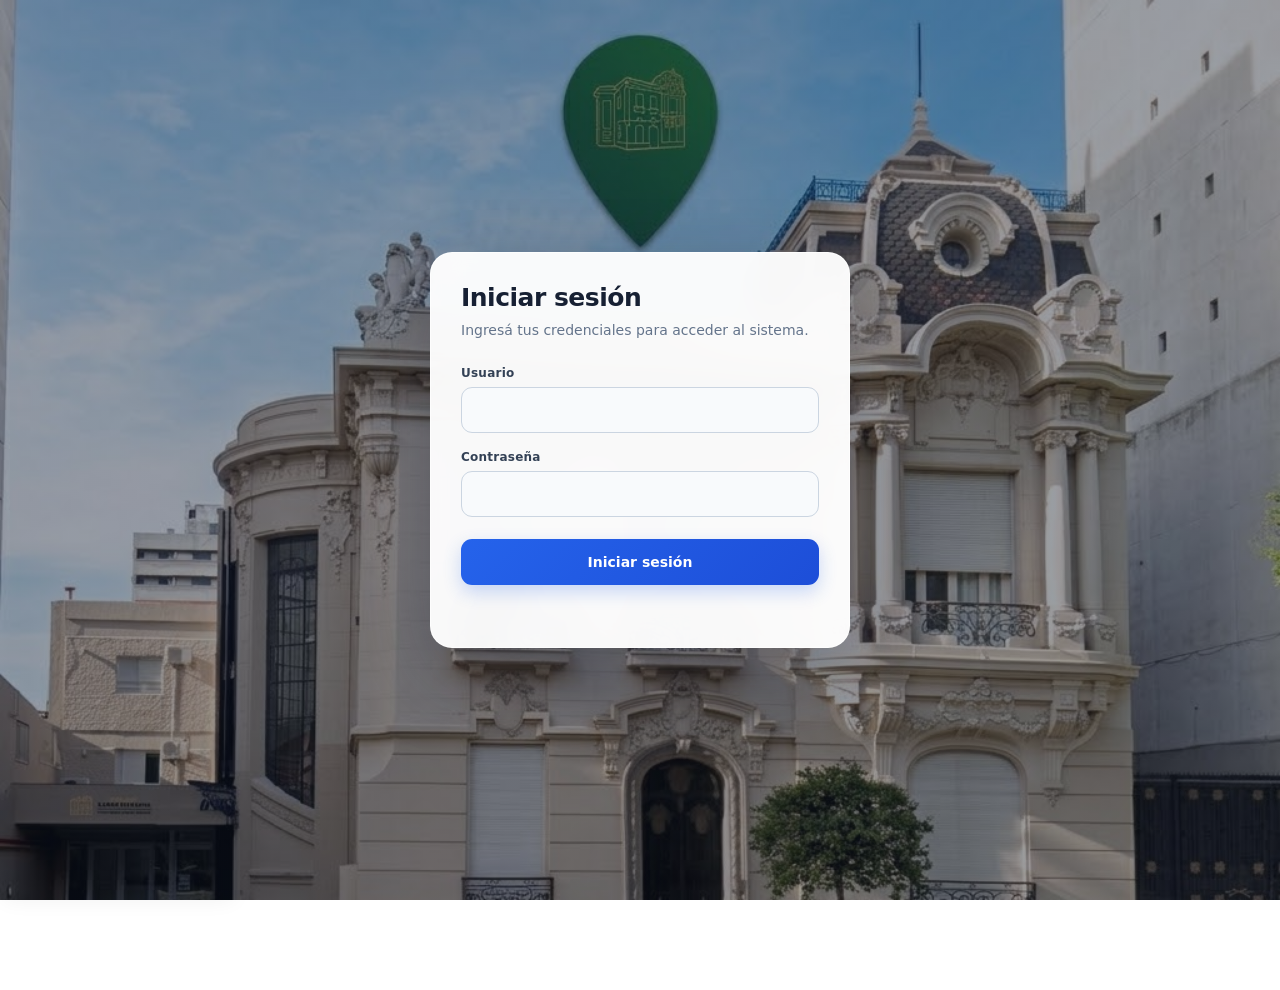
==== commit caa39885: "Actualiza proyecto completo" ====
--- a/index.html
+++ b/index.html
@@ -1,4 +1,4 @@
-```html
+
 <!DOCTYPE html>
 <html lang="es">
 
@@ -145,8 +145,89 @@
 
 <script src="./js/app.js"></script>
 
+<div id="loadingModalContainer"></div>
+
+<script>
+async function loadLoadingModal() {
+
+  try {
+
+    const response = await fetch(
+      './components/loadingModal.html'
+    );
+
+    if (!response.ok) {
+      throw new Error(
+        'No se pudo cargar loadingModal.html'
+      );
+    }
+
+    const html =
+      await response.text();
+
+    const container =
+      document.getElementById(
+        'loadingModalContainer'
+      );
+
+    container.innerHTML = html;
+
+
+    /*
+     * Ejecutar los <script>
+     * que vienen dentro del HTML
+     */
+
+    const scripts =
+      container.querySelectorAll(
+        'script'
+      );
+
+    scripts.forEach(oldScript => {
+
+      const newScript =
+        document.createElement(
+          'script'
+        );
+
+      if (oldScript.src) {
+
+        newScript.src =
+          oldScript.src;
+
+      }
+      else {
+
+        newScript.textContent =
+          oldScript.textContent;
+
+      }
+
+      document.body.appendChild(
+        newScript
+      );
+
+    });
+
+  }
+
+  catch (error) {
+
+    console.error(
+      'LoadingModal:',
+      error
+    );
+
+  }
+
+}
+
+
+loadLoadingModal();
+</script>
+
 
 </body>
 
 </html>
-```
+
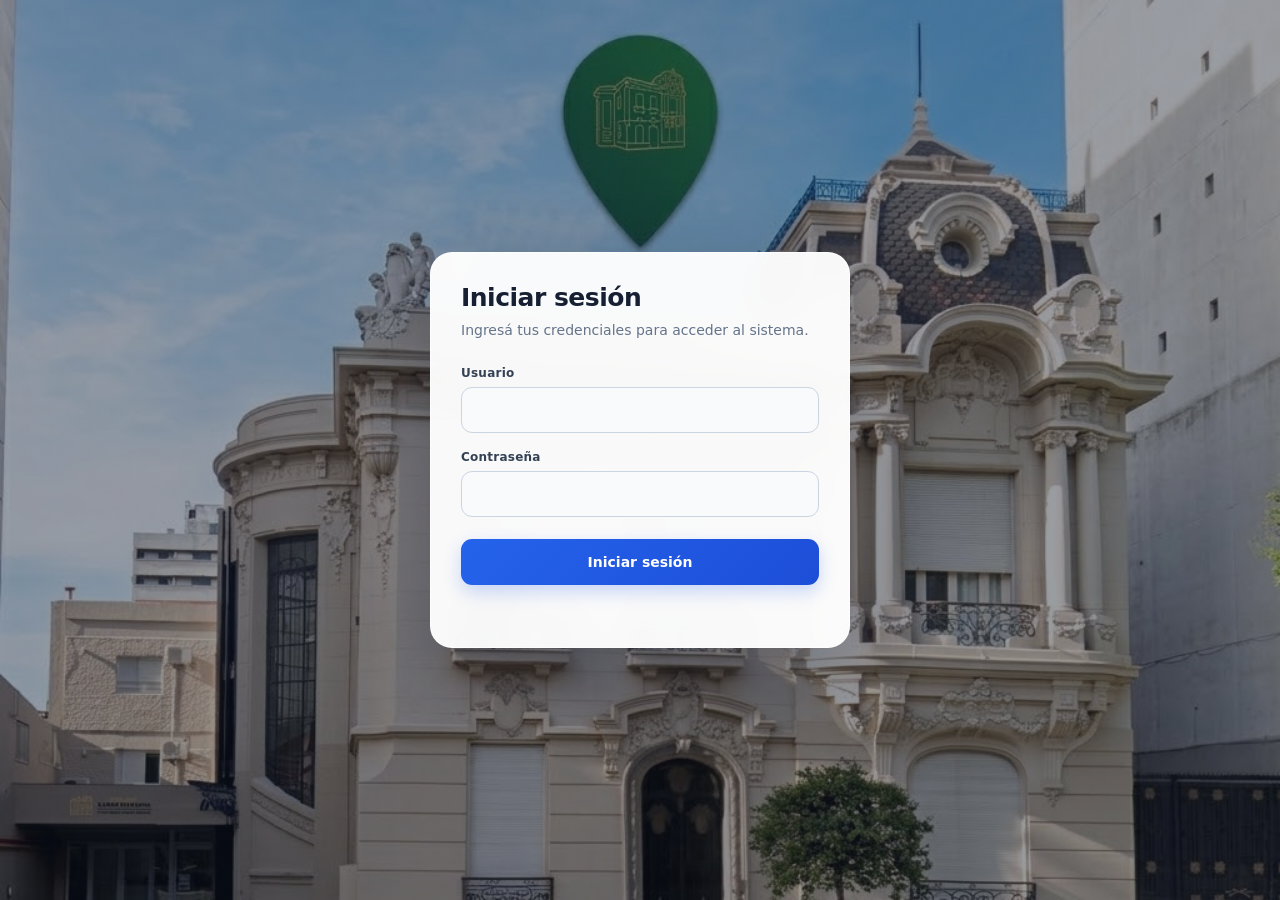
==== commit 7579c20d: "Actualiza módulo de ocupación" ====
--- a/index.html
+++ b/index.html
@@ -42,7 +42,28 @@
 
   </div>
 
+<div class="theme-switch">
 
+  <span class="theme-icon">
+    ☀️
+  </span>
+
+  <label class="switch">
+
+    <input
+      type="checkbox"
+      id="darkModeToggle"
+    >
+
+    <span class="slider"></span>
+
+  </label>
+
+  <span class="theme-icon">
+    🌙
+  </span>
+
+</div>
   <!--
     La navegación se construye dinámicamente
     desde app.js según los permisos del usuario.
@@ -54,6 +75,7 @@
   ></nav>
 
 </header>
+
 
 
 <!-- =========================================
@@ -145,86 +167,22 @@
 
 <script src="./js/app.js"></script>
 
-<div id="loadingModalContainer"></div>
+<script src="js/include.js"></script>
 
 <script>
-async function loadLoadingModal() {
+  initializeTheme();
+</script>
 
-  try {
+<!-- =========================================
+     COMPONENTES GOBALES
+========================================= -->
 
-    const response = await fetch(
-      './components/loadingModal.html'
-    );
-
-    if (!response.ok) {
-      throw new Error(
-        'No se pudo cargar loadingModal.html'
-      );
-    }
-
-    const html =
-      await response.text();
-
-    const container =
-      document.getElementById(
-        'loadingModalContainer'
-      );
-
-    container.innerHTML = html;
+<div include="components/loadingModal.html"></div>
 
 
-    /*
-     * Ejecutar los <script>
-     * que vienen dentro del HTML
-     */
-
-    const scripts =
-      container.querySelectorAll(
-        'script'
-      );
-
-    scripts.forEach(oldScript => {
-
-      const newScript =
-        document.createElement(
-          'script'
-        );
-
-      if (oldScript.src) {
-
-        newScript.src =
-          oldScript.src;
-
-      }
-      else {
-
-        newScript.textContent =
-          oldScript.textContent;
-
-      }
-
-      document.body.appendChild(
-        newScript
-      );
-
-    });
-
-  }
-
-  catch (error) {
-
-    console.error(
-      'LoadingModal:',
-      error
-    );
-
-  }
-
-}
 
 
-loadLoadingModal();
-</script>
+
 
 
 </body>
--- a/css/app.css
+++ b/css/app.css
@@ -1,16 +1,18 @@
-```css
+/* =========================================
+   VARIABLES
+========================================= */
+
 :root {
-
   --bg: #f1f5f9;
   --card: #ffffff;
-
   --text: #172033;
   --muted: #64748b;
-
   --primary: #2563eb;
-
   --border: #e2e8f0;
 
+  --nav-bg: rgba(255,255,255,.96);
+  --session-bg: rgba(255,255,255,.94);
+  --placeholder-bg: rgba(255,255,255,.94);
 }
 
 
@@ -19,28 +21,16 @@
 ========================================= */
 
 * {
-
-  box-sizing:
-    border-box;
-
-}
-
+  box-sizing: border-box;
+}
 
 html {
-
-  min-height:
-    100%;
-
-}
-
+  min-height: 100%;
+}
 
 body {
-
-  margin:
-    0;
-
-  min-height:
-    100vh;
+  margin: 0;
+  min-height: 100vh;
 
   font-family:
     Inter,
@@ -50,12 +40,12 @@
     "Segoe UI",
     sans-serif;
 
-  background:
-    var(--bg);
-
-  color:
-    var(--text);
-
+  background: var(--bg);
+  color: var(--text);
+
+  transition:
+    background-color .25s ease,
+    color .25s ease;
 }
 
 
@@ -64,45 +54,27 @@
 ========================================= */
 
 .navbar {
-
-  position:
-    fixed;
-
-  top:
-    0;
-
-  left:
-    0;
-
-  width:
-    230px;
-
-  height:
-    100vh;
-
-  z-index:
-    1000;
-
-  display:
-    flex;
-
-  flex-direction:
-    column;
-
-  align-items:
-    stretch;
-
-  gap:
-    20px;
-
-  padding:
-    20px 12px;
-
-  background:
-    rgba(255,255,255,.96);
-
-  backdrop-filter:
-    blur(14px);
+  position: fixed;
+
+  top: 0;
+  left: 0;
+
+  width: 230px;
+  height: 100vh;
+
+  z-index: 1000;
+
+  display: flex;
+  flex-direction: column;
+  align-items: stretch;
+
+  gap: 20px;
+
+  padding: 20px 12px;
+
+  background: var(--nav-bg);
+
+  backdrop-filter: blur(14px);
 
   border-right:
     1px solid var(--border);
@@ -111,6 +83,10 @@
     4px 0 20px
     rgba(15,23,42,.06);
 
+  transition:
+    background .25s ease,
+    border-color .25s ease,
+    box-shadow .25s ease;
 }
 
 
@@ -119,50 +95,123 @@
 ========================================= */
 
 .brand {
-
-  display:
-    flex;
-
-  align-items:
-    center;
-
-  gap:
-    9px;
+  display: flex;
+  align-items: center;
+
+  gap: 9px;
 
   padding:
     4px 8px 15px;
 
-  font-size:
-    18px;
-
-  white-space:
-    nowrap;
+  font-size: 18px;
+
+  white-space: nowrap;
 
   border-bottom:
     1px solid var(--border);
 
-}
-
+  color: var(--text);
+}
 
 .brand img {
-
-  width:
-    60px;
-
-  height:
-    60px;
-
-  object-fit:
-    contain;
-
-}
-
-
-.brand span {
-
-  font-size:
-    24px;
-
+  width: 60px;
+  height: 60px;
+
+  object-fit: contain;
+}
+
+.brand strong {
+  font-size: 24px;
+}
+
+
+/* =========================================
+   SWITCH DE TEMA
+========================================= */
+
+.theme-switch {
+  display: flex;
+  align-items: center;
+  justify-content: center;
+
+  gap: 8px;
+
+  padding:
+    0 8px 12px;
+
+  border-bottom:
+    1px solid var(--border);
+}
+
+.theme-icon {
+  font-size: 14px;
+  line-height: 1;
+}
+
+
+/* =========================================
+   SWITCH
+========================================= */
+
+.switch {
+  position: relative;
+
+  display: inline-block;
+
+  width: 42px;
+  height: 22px;
+}
+
+.switch input {
+  opacity: 0;
+
+  width: 0;
+  height: 0;
+}
+
+.slider {
+  position: absolute;
+
+  inset: 0;
+
+  cursor: pointer;
+
+  background: #cbd5e1;
+
+  border-radius: 999px;
+
+  transition: .2s;
+}
+
+.slider::before {
+  content: "";
+
+  position: absolute;
+
+  width: 16px;
+  height: 16px;
+
+  left: 3px;
+  top: 3px;
+
+  background: white;
+
+  border-radius: 50%;
+
+  box-shadow:
+    0 1px 3px
+    rgba(0,0,0,.2);
+
+  transition: .2s;
+}
+
+.switch input:checked + .slider {
+  background: #2563eb;
+}
+
+.switch input:checked + .slider::before {
+  transform:
+    translateX(20px);
 }
 
 
@@ -171,36 +220,22 @@
 ========================================= */
 
 .nav {
-
-  display:
-    flex;
-
-  flex-direction:
-    column;
-
-  align-items:
-    stretch;
-
-  gap:
-    5px;
-
-  overflow-y:
-    auto;
-
-  overflow-x:
-    hidden;
-
-  scrollbar-width:
-    none;
-
-}
-
+  display: flex;
+
+  flex-direction: column;
+
+  align-items: stretch;
+
+  gap: 5px;
+
+  overflow-y: auto;
+  overflow-x: hidden;
+
+  scrollbar-width: none;
+}
 
 .nav::-webkit-scrollbar {
-
-  display:
-    none;
-
+  display: none;
 }
 
 
@@ -209,70 +244,47 @@
 ========================================= */
 
 .nav-button {
-
-  width:
-    100%;
-
-  border:
-    0;
-
-  background:
-    transparent;
-
-  color:
-    #475569;
+  width: 100%;
+
+  border: 0;
+
+  background: transparent;
+
+  color: #475569;
 
   padding:
     11px 13px;
 
-  border-radius:
-    11px;
-
-  font-size:
-    13px;
-
-  font-weight:
-    750;
-
-  cursor:
-    pointer;
-
-  text-align:
-    left;
-
-  white-space:
-    nowrap;
+  border-radius: 11px;
+
+  font-size: 13px;
+  font-weight: 750;
+
+  cursor: pointer;
+
+  text-align: left;
+
+  white-space: nowrap;
 
   transition:
     background .15s ease,
     color .15s ease,
     transform .15s ease;
-
-}
-
+}
 
 .nav-button:hover {
-
-  background:
-    #f1f5f9;
-
-  color:
-    var(--text);
+  background: #f1f5f9;
+
+  color: var(--text);
 
   transform:
     translateX(2px);
-
-}
-
+}
 
 .nav-button.active {
-
-  background:
-    #dbeafe;
-
-  color:
-    #1d4ed8;
-
+  background: #dbeafe;
+
+  color: #1d4ed8;
 }
 
 
@@ -281,19 +293,15 @@
 ========================================= */
 
 .main-area {
-
   width:
     calc(100% - 230px);
 
-  min-height:
-    100vh;
-
-  margin-left:
-    230px;
+  min-height: 100vh;
+
+  margin-left: 230px;
 
   padding:
-    18px 30px 50px;
-
+    0;
 }
 
 
@@ -302,53 +310,89 @@
 ========================================= */
 
 .session-bar {
-
-  position:
-    sticky;
-
-  top:
-    0;
-
-  z-index:
-    900;
-
-  min-height:
-    62px;
-
-  display:
-    flex;
-
-  align-items:
-    center;
-
-  justify-content:
-    space-between;
-
-  gap:
-    20px;
-
-  margin-bottom:
-    22px;
+  position: sticky;
+
+  top: 0;
+
+  z-index: 900;
+
+  min-height: 62px;
+
+  display: flex;
+
+  align-items: center;
+
+  justify-content: flex-end;
+
+  gap: 24px;
 
   padding:
-    10px 16px;
-
-  background:
-    rgba(255,255,255,.94);
-
-  border:
-    1px solid rgba(226,232,240,.95);
-
-  border-radius:
-    15px;
+    10px 28px;
+
+  background:
+    var(--session-bg);
+
+  backdrop-filter:
+    blur(14px);
+
+  border-bottom:
+    1px solid var(--border);
 
   box-shadow:
-    0 8px 25px
-    rgba(15,23,42,.06);
-
-  backdrop-filter:
-    blur(12px);
-
+    0 4px 18px
+    rgba(15,23,42,.05);
+
+  transition:
+    background .25s ease,
+    border-color .25s ease,
+    box-shadow .25s ease;
+}
+
+
+/* =========================================
+   DATOS DE USUARIO
+========================================= */
+
+.session-user,
+.session-time {
+  display: flex;
+
+  flex-direction: column;
+
+  gap: 2px;
+
+  min-width: 90px;
+}
+
+.session-label {
+  color: var(--muted);
+
+  font-size: 10px;
+
+  font-weight: 800;
+
+  text-transform: uppercase;
+
+  letter-spacing: .06em;
+}
+
+.session-user strong,
+.session-time strong {
+  color: var(--text);
+
+  font-size: 13px;
+
+  font-weight: 750;
+
+  white-space: nowrap;
+}
+
+.session-timer {
+  color:
+    var(--primary) !important;
+
+  font-variant-numeric:
+    tabular-nums;
 }
 
 
@@ -357,77 +401,48 @@
 ========================================= */
 
 .session-status {
-
-  display:
-    flex;
-
-  align-items:
-    center;
-
-  gap:
-    8px;
-
-  flex:
-    0 0 auto;
-
-}
-
+  display: flex;
+
+  align-items: center;
+
+  gap: 8px;
+
+  flex: 0 0 auto;
+}
 
 .session-dot {
-
-  width:
-    9px;
-
-  height:
-    9px;
-
-  border-radius:
-    50%;
-
-  flex:
-    0 0 auto;
-
-}
-
+  width: 9px;
+  height: 9px;
+
+  border-radius: 50%;
+
+  flex: 0 0 auto;
+}
 
 .session-dot.offline {
-
-  background:
-    #94a3b8;
+  background: #94a3b8;
 
   box-shadow:
     0 0 0 4px
     rgba(148,163,184,.12);
-
-}
-
+}
 
 .session-dot.online {
-
-  background:
-    #22c55e;
+  background: #22c55e;
 
   box-shadow:
     0 0 0 4px
     rgba(34,197,94,.12);
-
-}
-
+}
 
 .session-status-text {
-
-  color:
-    #64748b;
-
-  font-size:
-    12px;
-
-  font-weight:
-    750;
-
-  white-space:
-    nowrap;
-
+  color: var(--muted);
+
+  font-size: 12px;
+
+  font-weight: 750;
+
+  white-space: nowrap;
 }
 
 
@@ -436,116 +451,52 @@
 ========================================= */
 
 .session-data {
-
-  display:
-    flex;
-
-  align-items:
-    center;
-
-  justify-content:
-    center;
-
-  gap:
-    18px;
-
-  flex:
-    1;
-
-  min-width:
-    0;
-
-}
-
+  display: flex;
+
+  align-items: center;
+
+  justify-content: center;
+
+  gap: 18px;
+
+  flex: 1;
+
+  min-width: 0;
+}
 
 .session-item {
-
-  display:
-    flex;
-
-  align-items:
-    center;
-
-  gap:
-    7px;
-
-  min-width:
-    0;
-
-}
-
-
-.session-label {
-
-  color:
-    #94a3b8;
-
-  font-size:
-    10px;
-
-  font-weight:
-    800;
-
-  text-transform:
-    uppercase;
-
-  letter-spacing:
-    .06em;
-
-}
-
+  display: flex;
+
+  align-items: center;
+
+  gap: 7px;
+
+  min-width: 0;
+}
 
 .session-value {
-
-  max-width:
-    180px;
-
-  overflow:
-    hidden;
-
-  text-overflow:
-    ellipsis;
-
-  white-space:
-    nowrap;
-
-  color:
-    #172033;
-
-  font-size:
-    13px;
-
-  font-weight:
-    750;
-
-}
-
-
-.session-timer {
-
-  color:
-    #2563eb;
-
-  font-variant-numeric:
-    tabular-nums;
-
-  font-weight:
-    850;
-
-}
-
+  max-width: 180px;
+
+  overflow: hidden;
+
+  text-overflow: ellipsis;
+
+  white-space: nowrap;
+
+  color: var(--text);
+
+  font-size: 13px;
+
+  font-weight: 750;
+}
 
 .session-divider {
-
-  width:
-    1px;
-
-  height:
-    24px;
+  width: 1px;
+
+  height: 24px;
 
   background:
     var(--border);
-
 }
 
 
@@ -554,21 +505,17 @@
 ========================================= */
 
 .session-logout {
-
-  flex:
-    0 0 auto;
-
-  min-height:
-    38px;
+  flex: 0 0 auto;
+
+  min-height: 38px;
 
   padding:
-    8px 13px;
+    8px 15px;
 
   border:
     1px solid #fecdd3;
 
-  border-radius:
-    9px;
+  border-radius: 10px;
 
   background:
     #fff1f2;
@@ -576,28 +523,21 @@
   color:
     #dc2626;
 
-  font-family:
-    inherit;
-
-  font-size:
-    12px;
-
-  font-weight:
-    800;
-
-  cursor:
-    pointer;
+  font-family: inherit;
+
+  font-size: 12px;
+
+  font-weight: 750;
+
+  cursor: pointer;
 
   transition:
     background .15s ease,
     border-color .15s ease,
     transform .15s ease;
-
-}
-
+}
 
 .session-logout:hover:not(:disabled) {
-
   background:
     #fee2e2;
 
@@ -606,18 +546,23 @@
 
   transform:
     translateY(-1px);
-
-}
-
+}
 
 .session-logout:disabled {
-
-  opacity:
-    .45;
-
-  cursor:
-    not-allowed;
-
+  opacity: .45;
+
+  cursor: not-allowed;
+
+  transform: none;
+}
+
+
+/* =========================================
+   SESIÓN INACTIVA
+========================================= */
+
+.session-bar.inactive {
+  opacity: .75;
 }
 
 
@@ -626,15 +571,16 @@
 ========================================= */
 
 #app {
-
-  width:
-    100%;
+  width: 100%;
 
   min-height:
-    calc(100vh - 105px);
+    calc(100vh - 62px);
 
   padding:
-    0;
+    30px 30px 50px;
+
+  background-color:
+    var(--bg);
 
   background-image:
     url("../img/fondo2.jpg");
@@ -651,6 +597,9 @@
   background-attachment:
     fixed;
 
+  transition:
+    background-color .25s ease,
+    color .25s ease;
 }
 
 
@@ -660,68 +609,53 @@
 
 .loading,
 .module-placeholder {
-
-  min-height:
-    400px;
-
-  display:
-    flex;
-
-  flex-direction:
-    column;
-
-  align-items:
-    center;
-
-  justify-content:
-    center;
-
-}
-
+  min-height: 400px;
+
+  display: flex;
+
+  flex-direction: column;
+
+  align-items: center;
+
+  justify-content: center;
+}
 
 .module-placeholder {
-
-  gap:
-    12px;
-
-  background:
-    rgba(255,255,255,.94);
+  gap: 12px;
+
+  background:
+    var(--placeholder-bg);
 
   border:
     1px solid var(--border);
 
-  border-radius:
-    20px;
+  border-radius: 20px;
 
   box-shadow:
     0 15px 40px
     rgba(15,23,42,.06);
 
-}
-
+  color:
+    var(--text);
+
+  transition:
+    background .25s ease,
+    border-color .25s ease,
+    color .25s ease;
+}
 
 .module-placeholder .emoji {
-
-  font-size:
-    52px;
-
-}
-
+  font-size: 52px;
+}
 
 .module-placeholder h2,
 .module-placeholder p {
-
-  margin:
-    0;
-
-}
-
+  margin: 0;
+}
 
 .module-placeholder p {
-
   color:
     var(--muted);
-
 }
 
 
@@ -730,50 +664,35 @@
 ========================================= */
 
 .modal {
-
-  position:
-    fixed;
-
-  inset:
-    0;
-
-  z-index:
-    2000;
-
-  display:
-    flex;
-
-  align-items:
-    center;
-
-  justify-content:
-    center;
-
-  padding:
-    20px;
+  position: fixed;
+
+  inset: 0;
+
+  z-index: 2000;
+
+  display: flex;
+
+  align-items: center;
+
+  justify-content: center;
+
+  padding: 20px;
 
   background:
     rgba(15,23,42,.62);
 
   backdrop-filter:
     blur(6px);
-
-}
-
+}
 
 .modal::before {
-
-  content:
-    "";
-
-  position:
-    absolute;
-
-  inset:
-    0;
-
-  z-index:
-    -1;
+  content: "";
+
+  position: absolute;
+
+  inset: 0;
+
+  z-index: -1;
 
   background-image:
     linear-gradient(
@@ -782,42 +701,36 @@
     ),
     url("../img/fondo2.jpg");
 
-  background-size:
-    cover;
-
-  background-position:
-    center;
-
-  background-repeat:
-    no-repeat;
-
-}
-
+  background-size: cover;
+
+  background-position: center;
+
+  background-repeat: no-repeat;
+}
 
 .modal[hidden] {
-
-  display:
-    none;
-
-}
-
+  display: none;
+}
+
+
+/* =========================================
+   LOGIN
+========================================= */
 
 .modal .login {
-
   width:
     min(100%, 420px);
 
-  padding:
-    30px;
+  padding: 30px;
 
   background:
     rgba(255,255,255,.96);
 
   border:
-    1px solid rgba(255,255,255,.75);
-
-  border-radius:
-    22px;
+    1px solid
+    rgba(255,255,255,.75);
+
+  border-radius: 22px;
 
   box-shadow:
     0 30px 80px
@@ -828,34 +741,24 @@
 
   animation:
     loginAppear .22s ease-out;
-
-}
-
+}
 
 @keyframes loginAppear {
-
   from {
-
-    opacity:
-      0;
+    opacity: 0;
 
     transform:
       translateY(10px)
       scale(.98);
-
   }
 
   to {
-
-    opacity:
-      1;
+    opacity: 1;
 
     transform:
       translateY(0)
       scale(1);
-
-  }
-
+  }
 }
 
 
@@ -864,7 +767,6 @@
 ========================================= */
 
 .modal .login h2 {
-
   margin:
     0 0 8px;
 
@@ -879,12 +781,9 @@
 
   letter-spacing:
     -.02em;
-
-}
-
+}
 
 .modal .login p {
-
   margin:
     0 0 25px;
 
@@ -896,7 +795,6 @@
 
   line-height:
     1.5;
-
 }
 
 
@@ -905,24 +803,16 @@
 ========================================= */
 
 .modal .field {
-
-  display:
-    flex;
-
-  flex-direction:
-    column;
-
-  gap:
-    7px;
-
-  margin-bottom:
-    17px;
-
-}
-
+  display: flex;
+
+  flex-direction: column;
+
+  gap: 7px;
+
+  margin-bottom: 17px;
+}
 
 .modal .field label {
-
   color:
     #334155;
 
@@ -934,17 +824,12 @@
 
   letter-spacing:
     .02em;
-
-}
-
+}
 
 .modal .field input {
-
-  width:
-    100%;
-
-  height:
-    46px;
+  width: 100%;
+
+  height: 46px;
 
   padding:
     10px 13px;
@@ -955,8 +840,7 @@
   border-radius:
     11px;
 
-  outline:
-    none;
+  outline: none;
 
   background:
     #f8fafc;
@@ -964,8 +848,7 @@
   color:
     #172033;
 
-  font-family:
-    inherit;
+  font-family: inherit;
 
   font-size:
     14px;
@@ -973,21 +856,16 @@
   transition:
     background .15s ease,
     border-color .15s ease,
-    box-shadow .15s ease;
-
-}
-
+    box-shadow .15s ease,
+    color .15s ease;
+}
 
 .modal .field input:hover {
-
   border-color:
     #94a3b8;
-
-}
-
+}
 
 .modal .field input:focus {
-
   background:
     white;
 
@@ -997,7 +875,6 @@
   box-shadow:
     0 0 0 3px
     rgba(37,99,235,.12);
-
 }
 
 
@@ -1006,21 +883,15 @@
 ========================================= */
 
 .modal .login > .primary {
-
-  width:
-    100%;
-
-  min-height:
-    46px;
-
-  margin-top:
-    5px;
-
-  border:
-    0;
-
-  border-radius:
-    11px;
+  width: 100%;
+
+  min-height: 46px;
+
+  margin-top: 5px;
+
+  border: 0;
+
+  border-radius: 11px;
 
   background:
     linear-gradient(
@@ -1029,20 +900,15 @@
       #1d4ed8
     );
 
-  color:
-    white;
-
-  font-family:
-    inherit;
-
-  font-size:
-    14px;
-
-  font-weight:
-    800;
-
-  cursor:
-    pointer;
+  color: white;
+
+  font-family: inherit;
+
+  font-size: 14px;
+
+  font-weight: 800;
+
+  cursor: pointer;
 
   box-shadow:
     0 7px 18px
@@ -1052,12 +918,9 @@
     transform .15s ease,
     box-shadow .15s ease,
     background .15s ease;
-
-}
-
+}
 
 .modal .login > .primary:hover {
-
   transform:
     translateY(-1px);
 
@@ -1071,15 +934,11 @@
   box-shadow:
     0 10px 24px
     rgba(37,99,235,.30);
-
-}
-
+}
 
 .modal .login > .primary:active {
-
   transform:
     translateY(0);
-
 }
 
 
@@ -1088,22 +947,281 @@
 ========================================= */
 
 .modal .error {
-
-  min-height:
-    20px;
-
-  margin-top:
-    12px;
+  min-height: 20px;
+
+  margin-top: 12px;
 
   color:
     #dc2626;
 
-  font-size:
-    13px;
-
-  font-weight:
-    650;
-
+  font-size: 13px;
+
+  font-weight: 650;
+}
+
+
+/* =========================================
+   =========================================
+   MODO OSCURO
+   =========================================
+   ========================================= */
+
+body.dark-mode {
+
+  --bg: #0f172a;
+
+  --card: #1e293b;
+
+  --text: #e2e8f0;
+
+  --muted: #94a3b8;
+
+  --primary: #60a5fa;
+
+  --border: #334155;
+
+  --nav-bg:
+    rgba(15,23,42,.97);
+
+  --session-bg:
+    rgba(15,23,42,.96);
+
+  --placeholder-bg:
+    rgba(30,41,59,.96);
+
+  background:
+    var(--bg);
+
+  color:
+    var(--text);
+}
+
+
+/* =========================================
+   NAVBAR OSCURA
+========================================= */
+
+body.dark-mode .navbar {
+  background:
+    var(--nav-bg);
+
+  border-color:
+    var(--border);
+
+  box-shadow:
+    4px 0 20px
+    rgba(0,0,0,.25);
+}
+
+
+/* =========================================
+   MARCA OSCURA
+========================================= */
+
+body.dark-mode .brand {
+  color:
+    var(--text);
+
+  border-color:
+    var(--border);
+}
+
+
+/* =========================================
+   SWITCH OSCURO
+========================================= */
+
+body.dark-mode .theme-switch {
+  border-color:
+    var(--border);
+}
+
+body.dark-mode .slider {
+  background:
+    #475569;
+}
+
+body.dark-mode .switch input:checked + .slider {
+  background:
+    #2563eb;
+}
+
+
+/* =========================================
+   NAVEGACIÓN OSCURA
+========================================= */
+
+body.dark-mode .nav-button {
+  color:
+    #cbd5e1;
+}
+
+body.dark-mode .nav-button:hover {
+  background:
+    #1e293b;
+
+  color:
+    #f8fafc;
+}
+
+body.dark-mode .nav-button.active {
+  background:
+    #1e3a5f;
+
+  color:
+    #bfdbfe;
+}
+
+
+/* =========================================
+   ÁREA PRINCIPAL OSCURA
+========================================= */
+
+body.dark-mode .main-area {
+  background:
+    var(--bg);
+}
+
+
+/* =========================================
+   BARRA DE SESIÓN OSCURA
+========================================= */
+
+body.dark-mode .session-bar {
+  background:
+    var(--session-bg);
+
+  border-color:
+    var(--border);
+
+  box-shadow:
+    0 8px 25px
+    rgba(0,0,0,.25);
+}
+
+body.dark-mode .session-label {
+  color:
+    #94a3b8;
+}
+
+body.dark-mode .session-user strong,
+body.dark-mode .session-time strong,
+body.dark-mode .session-value {
+  color:
+    #e2e8f0;
+}
+
+
+/* =========================================
+   APP OSCURA
+========================================= */
+
+body.dark-mode #app {
+
+  background-color:
+    #0f172a;
+
+  background-image:
+    url("../img/fondo3.jpg");
+
+  background-size:
+    50% auto;
+
+  background-position:
+    center top;
+
+  background-repeat:
+    no-repeat;
+
+  background-attachment:
+    fixed;
+}
+
+
+/* =========================================
+   PLACEHOLDER OSCURO
+========================================= */
+
+body.dark-mode .module-placeholder {
+  background:
+    rgba(30,41,59,.96);
+
+  border-color:
+    var(--border);
+
+  color:
+    var(--text);
+
+  box-shadow:
+    0 15px 40px
+    rgba(0,0,0,.25);
+}
+
+body.dark-mode .module-placeholder p {
+  color:
+    var(--muted);
+}
+
+
+/* =========================================
+   LOGIN OSCURO
+========================================= */
+
+body.dark-mode .modal .login {
+
+  background:
+    rgba(30,41,59,.97);
+
+  border-color:
+    #475569;
+
+  color:
+    var(--text);
+}
+
+body.dark-mode .modal .login h2 {
+  color:
+    #f1f5f9;
+}
+
+body.dark-mode .modal .login p {
+  color:
+    #94a3b8;
+}
+
+body.dark-mode .modal .field label {
+  color:
+    #cbd5e1;
+}
+
+body.dark-mode .modal .field input {
+
+  background:
+    #0f172a;
+
+  border-color:
+    #475569;
+
+  color:
+    #e2e8f0;
+}
+
+body.dark-mode .modal .field input::placeholder {
+  color:
+    #64748b;
+}
+
+body.dark-mode .modal .field input:focus {
+
+  background:
+    #0f172a;
+
+  border-color:
+    #60a5fa;
+
+  box-shadow:
+    0 0 0 3px
+    rgba(96,165,250,.15);
 }
 
 
@@ -1111,226 +1229,194 @@
    TABLET
 ========================================= */
 
-@media(max-width:1100px) and (min-width:851px) {
+@media (max-width:1100px) and (min-width:851px) {
 
   .navbar {
-
-    width:
-      200px;
-
-  }
-
+    width: 200px;
+  }
 
   .main-area {
-
     width:
       calc(100% - 200px);
 
     margin-left:
       200px;
-
-    padding-left:
-      20px;
-
-    padding-right:
-      20px;
-
-  }
-
+  }
 
   .session-bar {
+    padding:
+      10px 20px;
 
     gap:
-      12px;
-
-  }
-
+      16px;
+  }
 
   .session-data {
-
     gap:
       10px;
-
-  }
-
+  }
 
   .session-label {
-
     display:
       none;
-
-  }
-
+  }
 
   .session-value {
-
     max-width:
       130px;
-
-  }
-
-
+  }
+
+  #app {
+    padding:
+      25px 20px 40px;
+  }
 }
 
 
 /* =========================================
    CELULAR
-========================================= */
-
-@media(max-width:850px) {
+   NAVBAR LATERAL FIJA
+========================================= */
+
+@media (max-width:850px) {
 
   .navbar {
+
+    position: fixed;
+
+    top: 0;
+    left: 0;
+
+    width: 180px;
+
+    height: 100vh;
+
+    min-height: 100vh;
+
+    flex-direction:
+      column;
+
+    align-items:
+      stretch;
+
+    gap: 12px;
+
+    padding:
+      12px 8px;
+
+    border-right:
+      1px solid var(--border);
+
+    border-bottom:
+      0;
+
+    box-shadow:
+      4px 0 20px
+      rgba(15,23,42,.06);
+  }
+
+
+  .brand {
+
+    padding:
+      4px 4px 10px;
+
+    border-bottom:
+      1px solid var(--border);
+
+    font-size:
+      15px;
+  }
+
+
+  .brand img {
+
+    width: 32px;
+    height: 32px;
+  }
+
+
+  .brand strong {
+
+    font-size:
+      18px;
+  }
+
+
+  .theme-switch {
+
+    padding:
+      0 4px 10px;
+  }
+
+
+  .nav {
+
+    width: 100%;
+
+    flex-direction:
+      column;
+
+    align-items:
+      stretch;
+
+    gap: 5px;
+
+    overflow-y:
+      auto;
+
+    overflow-x:
+      hidden;
+  }
+
+
+  .nav-button {
+
+    width: 100%;
+
+    flex:
+      0 0 auto;
+
+    padding:
+      9px 10px;
+
+    font-size:
+      12px;
+
+    text-align:
+      left;
+  }
+
+
+  .main-area {
+
+    width:
+      calc(100% - 180px);
+
+    margin-left:
+      180px;
+
+    min-height:
+      100vh;
+
+    padding:
+      10px 10px 40px;
+  }
+
+
+  .session-bar {
 
     position:
       sticky;
 
-    top:
-      0;
-
-    left:
-      auto;
-
-    width:
-      100%;
-
-    height:
-      auto;
-
-    min-height:
-      auto;
-
-    flex-direction:
-      column;
-
-    align-items:
-      stretch;
-
-    gap:
-      5px;
-
-    padding:
-      9px 12px 8px;
-
-    border-right:
-      0;
-
-    border-bottom:
-      1px solid var(--border);
-
-    box-shadow:
-      0 4px 20px
-      rgba(15,23,42,.06);
-
-  }
-
-
-  .brand {
-
-    padding:
-      0 4px 5px;
-
-    border-bottom:
-      0;
-
-    font-size:
-      16px;
-
-  }
-
-
-  .brand img {
-
-    width:
-      26px;
-
-    height:
-      26px;
-
-  }
-
-
-  .brand span {
-
-    font-size:
-      21px;
-
-  }
-
-
-  .nav {
-
-    width:
-      100%;
-
-    flex-direction:
-      row;
-
-    align-items:
-      center;
-
-    gap:
-      5px;
-
-    overflow-x:
-      auto;
-
-    overflow-y:
-      hidden;
-
-    padding-bottom:
-      2px;
-
-  }
-
-
-  .nav-button {
-
-    width:
-      auto;
-
-    flex:
-      0 0 auto;
-
-    padding:
-      8px 11px;
-
-    font-size:
-      12px;
-
-    text-align:
-      center;
-
-  }
-
-
-  .main-area {
-
-    width:
-      100%;
-
-    margin-left:
-      0;
-
-    min-height:
-      calc(100vh - 90px);
-
-    padding:
-      10px 10px 40px;
-
-  }
-
-
-  .session-bar {
-
-    position:
-      sticky;
-
-    top:
-      0;
+    top: 0;
 
     flex-wrap:
       wrap;
 
+    justify-content:
+      space-between;
+
     gap:
       10px;
 
@@ -1342,647 +1428,114 @@
 
     border-radius:
       13px;
-
   }
 
 
   .session-status {
-
-    order:
-      1;
-
+    order: 1;
   }
 
 
   .session-data {
 
-    order:
-      2;
+    order: 2;
 
     justify-content:
       flex-start;
 
-    gap:
-      10px;
+    gap: 10px;
 
     flex:
       1 1 auto;
-
+  }
+
+
+  .session-user,
+  .session-time {
+    min-width:
+      0;
   }
 
 
   .session-divider {
-
     height:
       20px;
-
   }
 
 
   .session-label {
-
     display:
       none;
-
-  }
-
-
-  .session-value {
-
-    max-width:
-      110px;
-
-    font-size:
-      12px;
-
-  }
-
-
-  .session-logout {
-
-    order:
-      3;
-
-    min-height:
-      35px;
-
-    padding:
-      7px 10px;
-
-  }
-
-
-  #app {
-
-    min-height:
-      calc(100vh - 140px);
-
-    background-attachment:
-      scroll;
-
-    background-size:
-      auto 100%;
-
-  }
-
-
-  .modal {
-
-    padding:
-      12px;
-
-  }
-
-
-  .modal .login {
-
-    width:
-      100%;
-
-    padding:
-      22px;
-
-    border-radius:
-      17px;
-
-  }
-
-}
-
-
-/* =========================================
-   CELULARES MUY PEQUEÑOS
-========================================= */
-
-@media(max-width:480px) {
-
-  .navbar {
-
-    padding:
-      8px 8px 7px;
-
-  }
-
-
-  .brand {
-
-    font-size:
-      15px;
-
-  }
-
-
-  .nav-button {
-
-    padding:
-      7px 9px;
-
-    font-size:
-      11px;
-
-  }
-
-
-  .main-area {
-
-    padding:
-      8px 8px 30px;
-
-  }
-
-
-  .session-bar {
-
-    gap:
-      8px;
-
-    padding:
-      9px;
-
-  }
-
-
-  .session-status-text {
-
-    display:
-      none;
-
-  }
-
-
-  .session-data {
-
-    gap:
-      8px;
-
-  }
-
-
-  .session-value {
-
-    max-width:
-      90px;
-
-    font-size:
-      11px;
-
-  }
-
-
-  .session-logout {
-
-    font-size:
-      11px;
-
-    padding:
-      6px 8px;
-
-  }
-
-
-  .modal .login {
-
-    padding:
-      20px;
-
-  }
-
-
-  .modal .login h2 {
-
-    font-size:
-      22px;
-
-  }
-
-}
-```
-
-
-
-/* =========================================
-   ÁREA PRINCIPAL
-========================================= */
-
-.main-area {
-
-  width:
-    calc(100% - 230px);
-
-  min-height:
-    100vh;
-
-  margin-left:
-    230px;
-
-}
-
-
-/* =========================================
-   BARRA SUPERIOR DE SESIÓN
-========================================= */
-
-.session-bar {
-
-  position:
-    sticky;
-
-  top:
-    0;
-
-  z-index:
-    900;
-
-  min-height:
-    62px;
-
-  display:
-    flex;
-
-  align-items:
-    center;
-
-  justify-content:
-    flex-end;
-
-  gap:
-    24px;
-
-  padding:
-    10px 28px;
-
-  background:
-    rgba(255,255,255,.94);
-
-  backdrop-filter:
-    blur(14px);
-
-  border-bottom:
-    1px solid var(--border);
-
-  box-shadow:
-    0 4px 18px
-    rgba(15,23,42,.05);
-
-}
-
-
-/* =========================================
-   DATOS DE USUARIO
-========================================= */
-
-.session-user,
-.session-time {
-
-  display:
-    flex;
-
-  flex-direction:
-    column;
-
-  gap:
-    2px;
-
-  min-width:
-    90px;
-
-}
-
-
-.session-label {
-
-  color:
-    var(--muted);
-
-  font-size:
-    10px;
-
-  font-weight:
-    800;
-
-  text-transform:
-    uppercase;
-
-  letter-spacing:
-    .06em;
-
-}
-
-
-.session-user strong,
-.session-time strong {
-
-  color:
-    var(--text);
-
-  font-size:
-    13px;
-
-  font-weight:
-    750;
-
-  white-space:
-    nowrap;
-
-}
-
-
-.session-timer {
-
-  color:
-    var(--primary) !important;
-
-  font-variant-numeric:
-    tabular-nums;
-
-}
-
-
-/* =========================================
-   CERRAR SESIÓN
-========================================= */
-
-.session-logout {
-
-  min-height:
-    38px;
-
-  padding:
-    8px 15px;
-
-  border:
-    1px solid #fecdd3;
-
-  border-radius:
-    10px;
-
-  background:
-    #fff1f2;
-
-  color:
-    #dc2626;
-
-  font-family:
-    inherit;
-
-  font-size:
-    12px;
-
-  font-weight:
-    750;
-
-  cursor:
-    pointer;
-
-  transition:
-    background .15s ease,
-    border-color .15s ease,
-    transform .15s ease;
-
-}
-
-
-.session-logout:hover {
-
-  background:
-    #fee2e2;
-
-  border-color:
-    #fca5a5;
-
-  transform:
-    translateY(-1px);
-
-}
-
-
-.session-logout:disabled {
-
-  opacity:
-    .45;
-
-  cursor:
-    not-allowed;
-
-  transform:
-    none;
-
-}
-
-
-/* =========================================
-   SESIÓN INACTIVA
-========================================= */
-
-.session-bar.inactive {
-
-  opacity:
-    .75;
-
-}
-
-
-/* =========================================
-   APP
-========================================= */
-
-#app {
-
-  width:
-    100%;
-
-  min-height:
-    calc(100vh - 62px);
-
-  padding:
-    30px 30px 50px;
-
-  background-image:
-    url("../img/fondo2.jpg");
-
-  background-size:
-    50% auto;
-
-  background-position:
-    center top;
-
-  background-repeat:
-    no-repeat;
-
-  background-attachment:
-    fixed;
-
-}
-
-
-/* =========================================
-   TABLET
-========================================= */
-
-@media(max-width:1100px) and (min-width:851px) {
-
-  .main-area {
-
-    width:
-      calc(100% - 200px);
-
-    margin-left:
-      200px;
-
-  }
-
-
-  .session-bar {
-
-    padding:
-      10px 20px;
-
-    gap:
-      16px;
-
-  }
-
-
-  #app {
-
-    padding:
-      25px 20px 40px;
-
-  }
-
-}
-
-
-/* =========================================
-   CELULAR (NAVBAR VERTICAL FIJA)
-========================================= */
-
-@media (max-width: 850px) {
-
-  .navbar {
-    position: fixed;
-    top: 0;
-    left: 0;
-    width: 180px;
-    height: 100vh;
-    min-height: 100vh;
-    flex-direction: column;
-    align-items: stretch;
-    gap: 12px;
-    padding: 12px 8px;
-    border-right: 1px solid var(--border);
-    border-bottom: 0;
-    box-shadow: 4px 0 20px rgba(15, 23, 42, .06);
-  }
-
-  .brand {
-    padding: 4px 4px 10px;
-    border-bottom: 1px solid var(--border);
-    font-size: 15px;
-  }
-
-  .brand img {
-    width: 32px;
-    height: 32px;
-  }
-
-  .brand span {
-    font-size: 18px;
-  }
-
-  .nav {
-    width: 100%;
-    flex-direction: column;
-    align-items: stretch;
-    gap: 5px;
-    overflow-y: auto;
-    overflow-x: hidden;
-    padding-bottom: 0;
-  }
-
-  .nav-button {
-    width: 100%;
-    flex: 0 0 auto;
-    padding: 9px 10px;
-    font-size: 12px;
-    text-align: left;
-  }
-
-  .main-area {
-    width: calc(100% - 180px);
-    margin-left: 180px;
-    min-height: 100vh;
-    padding: 10px 10px 40px;
-  }
-
-  .session-bar {
-    position: sticky;
-    top: 0;
-    flex-wrap: wrap;
-    justify-content: space-between;
-    gap: 10px;
-    margin-bottom: 15px;
-    padding: 10px 12px;
-    border-radius: 13px;
-  }
-
-  .session-status {
-    order: 1;
-  }
-
-  .session-data {
-    order: 2;
-    justify-content: flex-start;
-    gap: 10px;
-    flex: 1 1 auto;
-  }
-
-  .session-user,
-  .session-time {
-    min-width: 0;
-  }
-
-  .session-divider {
-    height: 20px;
-  }
-
-  .session-label {
-    display: none;
-  }
+  }
+
 
   .session-value,
   .session-user strong,
   .session-time strong {
-    max-width: 90px;
-    overflow: hidden;
-    text-overflow: ellipsis;
-    font-size: 12px;
-  }
+
+    max-width:
+      90px;
+
+    overflow:
+      hidden;
+
+    text-overflow:
+      ellipsis;
+
+    font-size:
+      12px;
+  }
+
 
   .session-logout {
-    order: 3;
-    min-height: 35px;
-    padding: 7px 10px;
-    font-size: 11px;
-  }
+
+    order:
+      3;
+
+    min-height:
+      35px;
+
+    padding:
+      7px 10px;
+
+    font-size:
+      11px;
+  }
+
 
   #app {
-    min-height: calc(100vh - 60px);
-    padding: 15px 10px 30px;
-    background-attachment: scroll;
-    background-size: auto 100%;
-  }
+
+    min-height:
+      calc(100vh - 60px);
+
+    padding:
+      15px 10px 30px;
+
+    background-attachment:
+      scroll;
+
+    background-size:
+      auto 100%;
+  }
+
 
   .modal {
-    padding: 12px;
-  }
+    padding:
+      12px;
+  }
+
 
   .modal .login {
-    width: 100%;
-    padding: 22px;
-    border-radius: 17px;
-  }
-
+
+    width:
+      100%;
+
+    padding:
+      22px;
+
+    border-radius:
+      17px;
+  }
 }
 
 
@@ -1990,69 +1543,177 @@
    CELULARES MUY PEQUEÑOS
 ========================================= */
 
-@media (max-width: 480px) {
+@media (max-width:480px) {
 
   .navbar {
-    width: 140px;
-    padding: 8px 6px;
-  }
+
+    width:
+      140px;
+
+    padding:
+      8px 6px;
+  }
+
 
   .brand {
-    font-size: 13px;
-    gap: 5px;
-  }
+
+    font-size:
+      13px;
+
+    gap:
+      5px;
+  }
+
 
   .brand img {
-    width: 24px;
-    height: 24px;
-  }
-
-  .brand span {
-    font-size: 15px;
-  }
+
+    width:
+      24px;
+
+    height:
+      24px;
+  }
+
+
+  .brand strong {
+
+    font-size:
+      15px;
+  }
+
+
+  .theme-switch {
+    gap:
+      6px;
+  }
+
+
+  .theme-icon {
+    font-size:
+      12px;
+  }
+
+
+  .switch {
+
+    width:
+      38px;
+
+    height:
+      20px;
+  }
+
+
+  .slider::before {
+
+    width:
+      14px;
+
+    height:
+      14px;
+
+    left:
+      3px;
+
+    top:
+      3px;
+  }
+
+
+  .switch input:checked + .slider::before {
+
+    transform:
+      translateX(18px);
+  }
+
 
   .nav-button {
-    padding: 7px 8px;
-    font-size: 11px;
-  }
+
+    padding:
+      7px 8px;
+
+    font-size:
+      11px;
+  }
+
 
   .main-area {
-    width: calc(100% - 140px);
-    margin-left: 140px;
-    padding: 8px 8px 30px;
-  }
+
+    width:
+      calc(100% - 140px);
+
+    margin-left:
+      140px;
+
+    padding:
+      8px 8px 30px;
+  }
+
 
   .session-bar {
-    gap: 7px;
-    padding: 8px;
-  }
+
+    gap:
+      7px;
+
+    padding:
+      8px;
+  }
+
 
   .session-status-text {
-    display: none;
-  }
+    display:
+      none;
+  }
+
 
   .session-data {
-    gap: 8px;
-  }
+    gap:
+      8px;
+  }
+
 
   .session-value,
   .session-user strong,
   .session-time strong {
-    max-width: 65px;
-    font-size: 11px;
-  }
+
+    max-width:
+      65px;
+
+    font-size:
+      11px;
+  }
+
 
   .session-logout {
-    font-size: 10px;
-    padding: 6px 8px;
-  }
+
+    font-size:
+      10px;
+
+    padding:
+      6px 8px;
+  }
+
+
+  #app {
+
+    padding:
+      10px 8px 25px;
+
+    background-size:
+      auto 100%;
+  }
+
 
   .modal .login {
-    padding: 20px;
-  }
+
+    padding:
+      20px;
+  }
+
 
   .modal .login h2 {
-    font-size: 22px;
-  }
-
-}
+
+    font-size:
+      22px;
+  }
+}
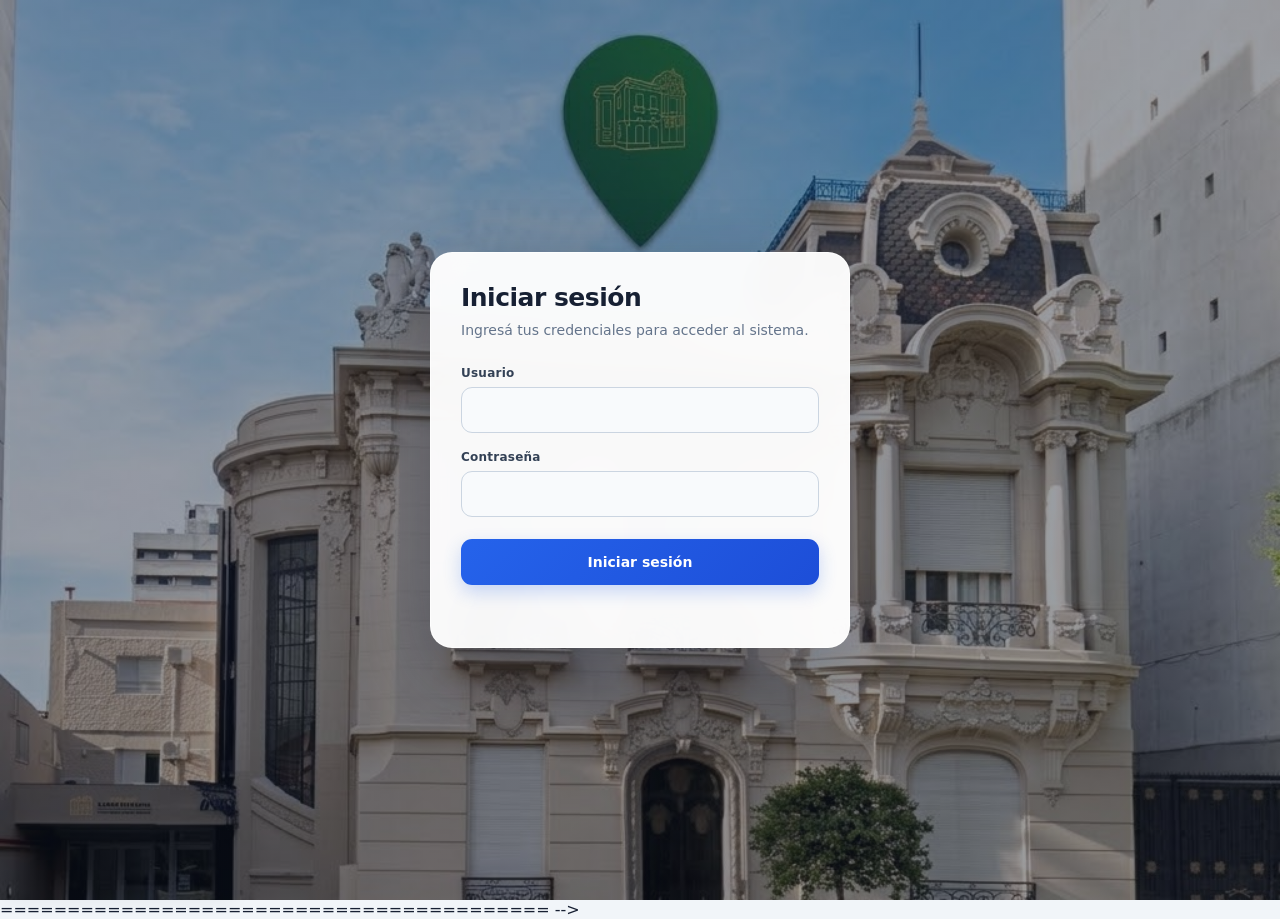
==== commit 1a023509: "Update index.html" ====
--- a/index.html
+++ b/index.html
@@ -32,7 +32,7 @@
   <div class="brand">
 
     <img
-      src="./img/logo.jpg"
+      src="./img/logo.png"
       alt=""
     >
 
--- a/css/app.css
+++ b/css/app.css
@@ -1716,4 +1716,24 @@
     font-size:
       22px;
   }
-}+}
+
+/* =========================================
+   FONDO OSCURO - CELULAR
+
+
+@media (max-width:850px) {
+
+  body.dark-mode #app {
+    background-image: url("../img/fondo3.jpg");
+
+    background-size: auto 100%;
+
+    background-position: center top;
+
+    background-repeat: no-repeat;
+
+    background-attachment: scroll;
+  }
+}
+========================================= */
